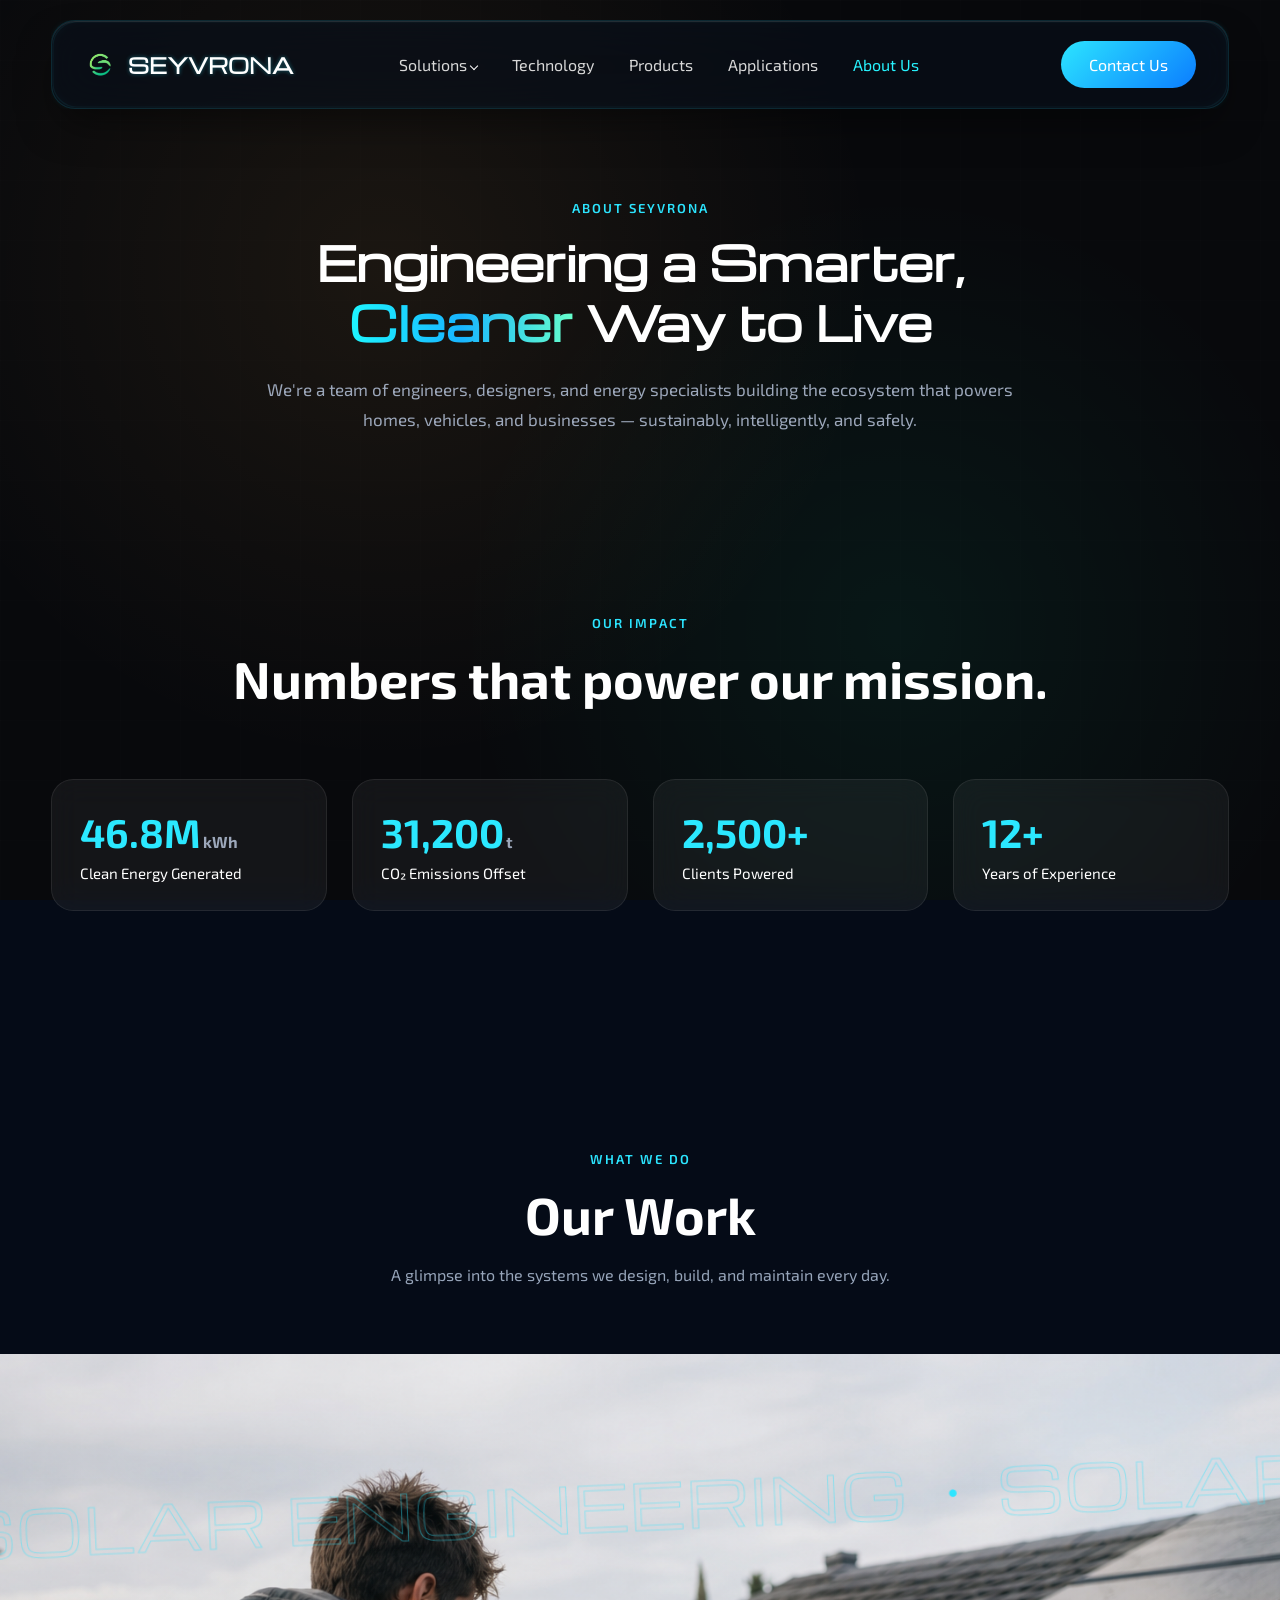
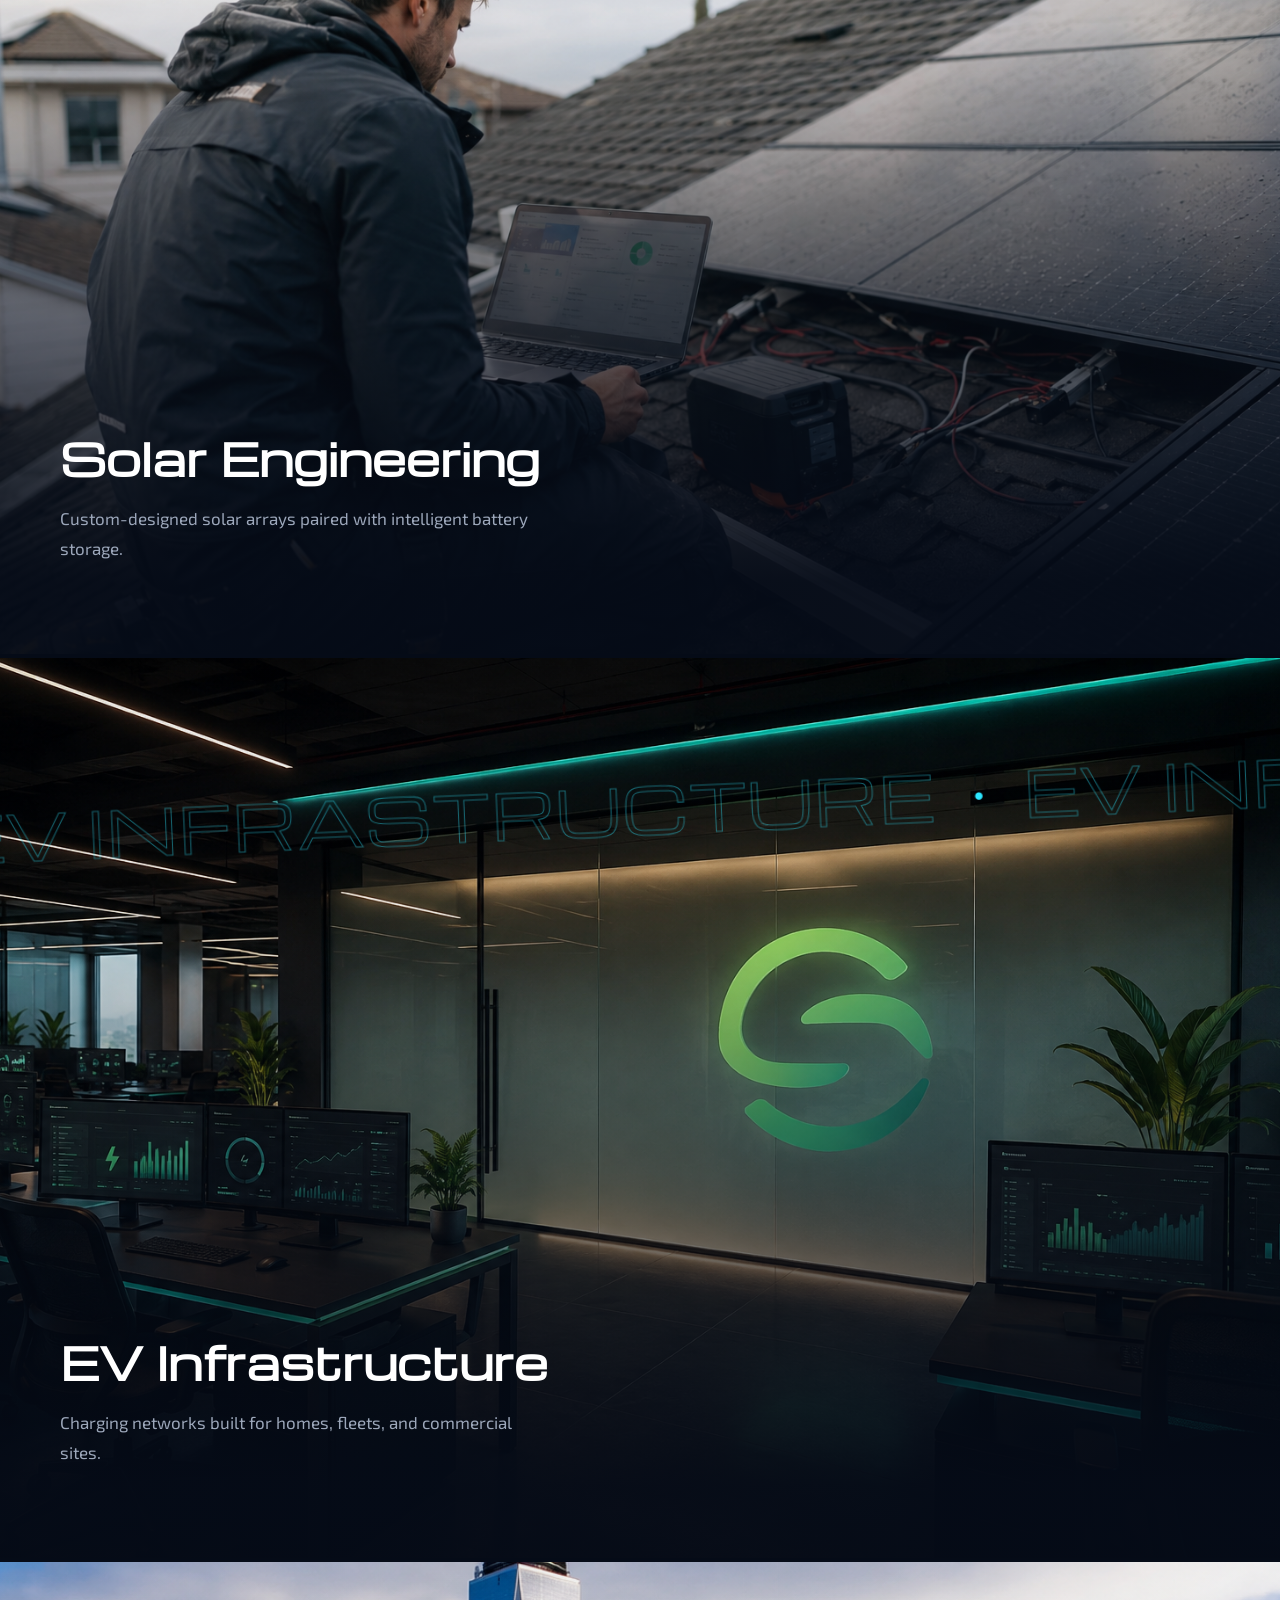
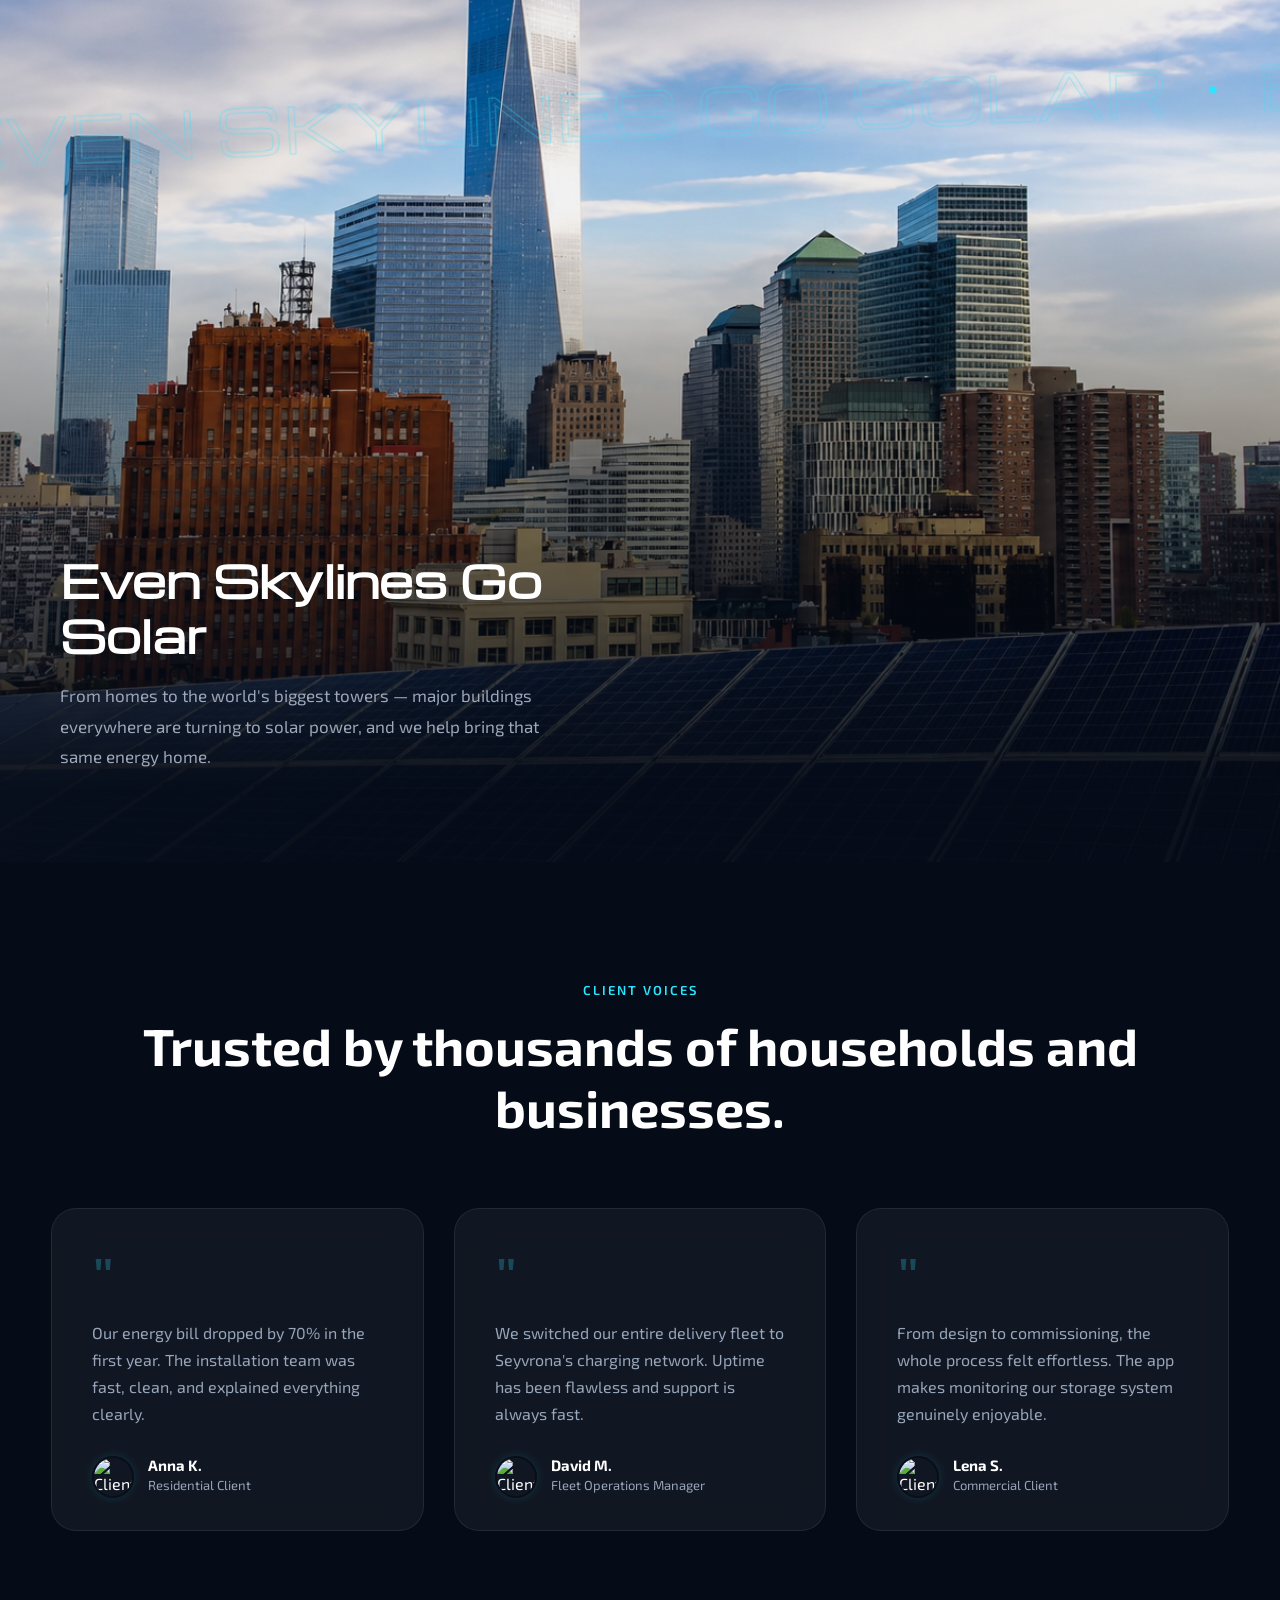
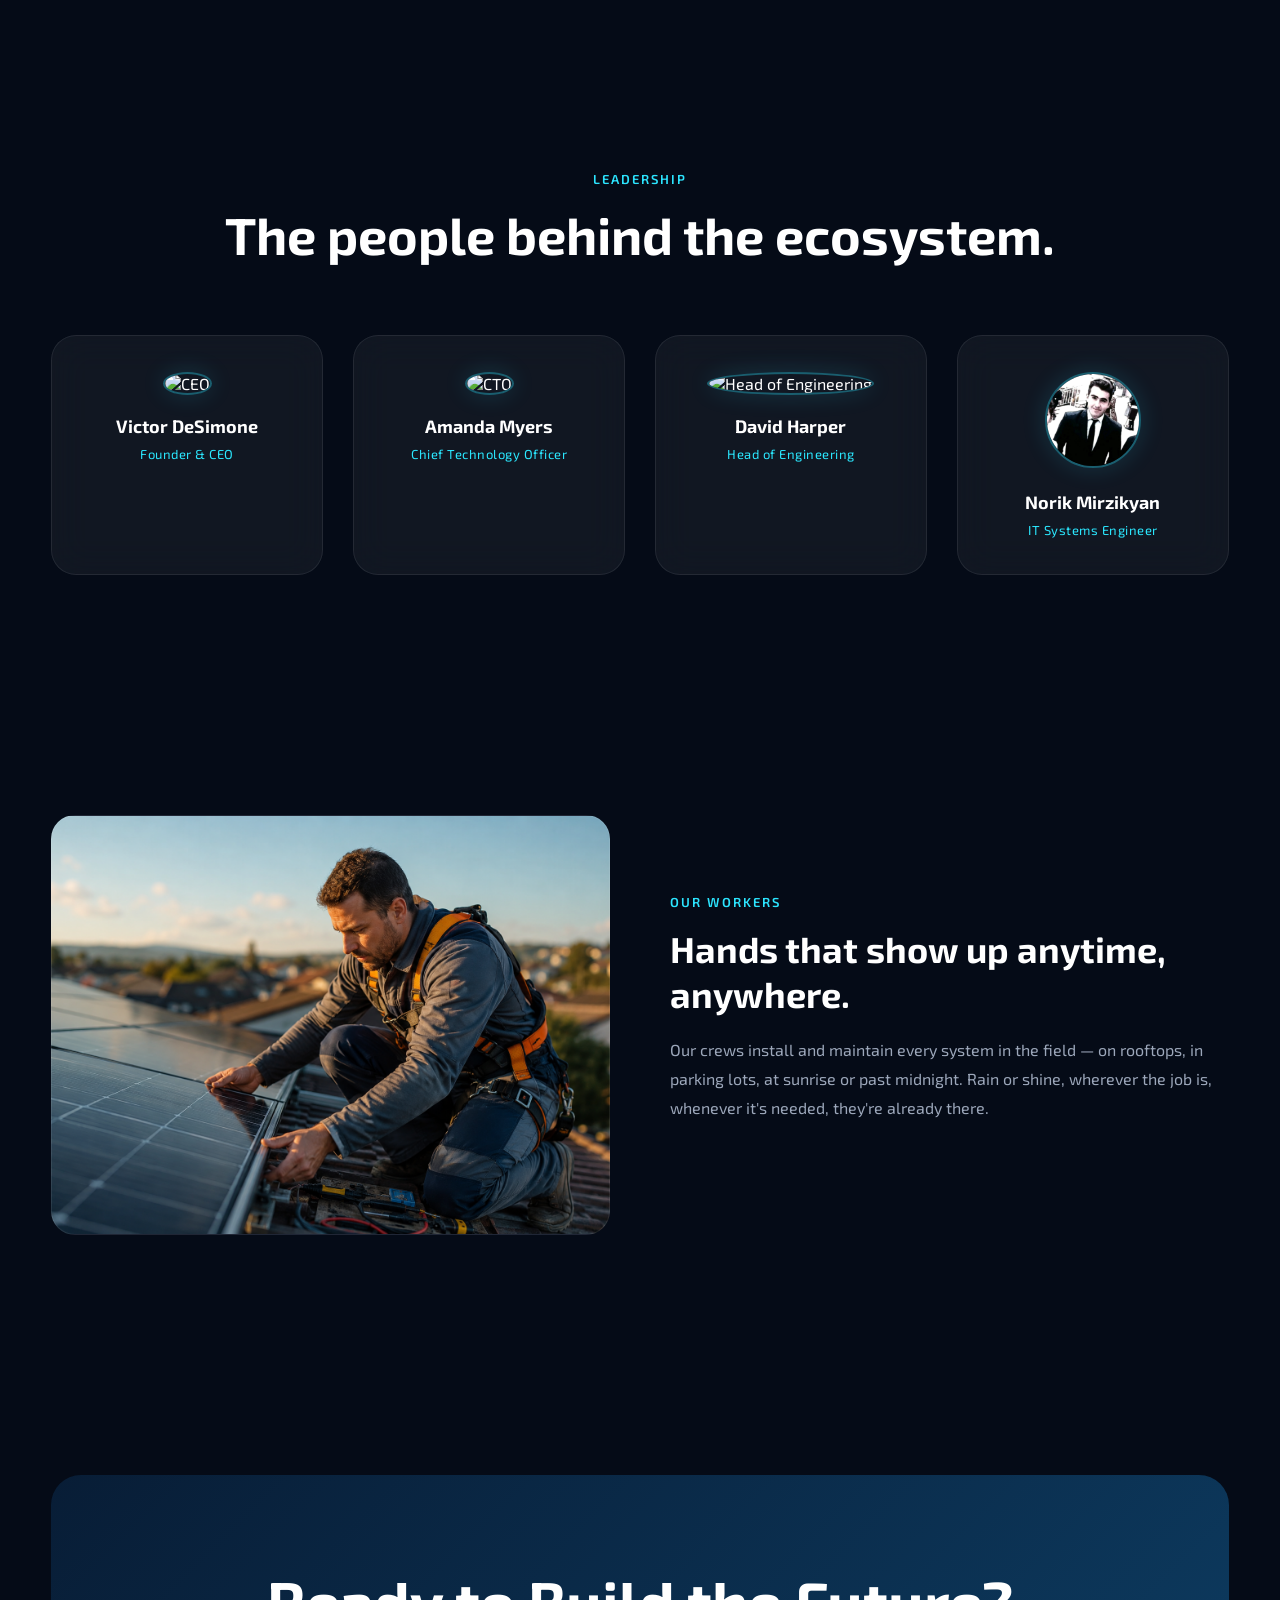
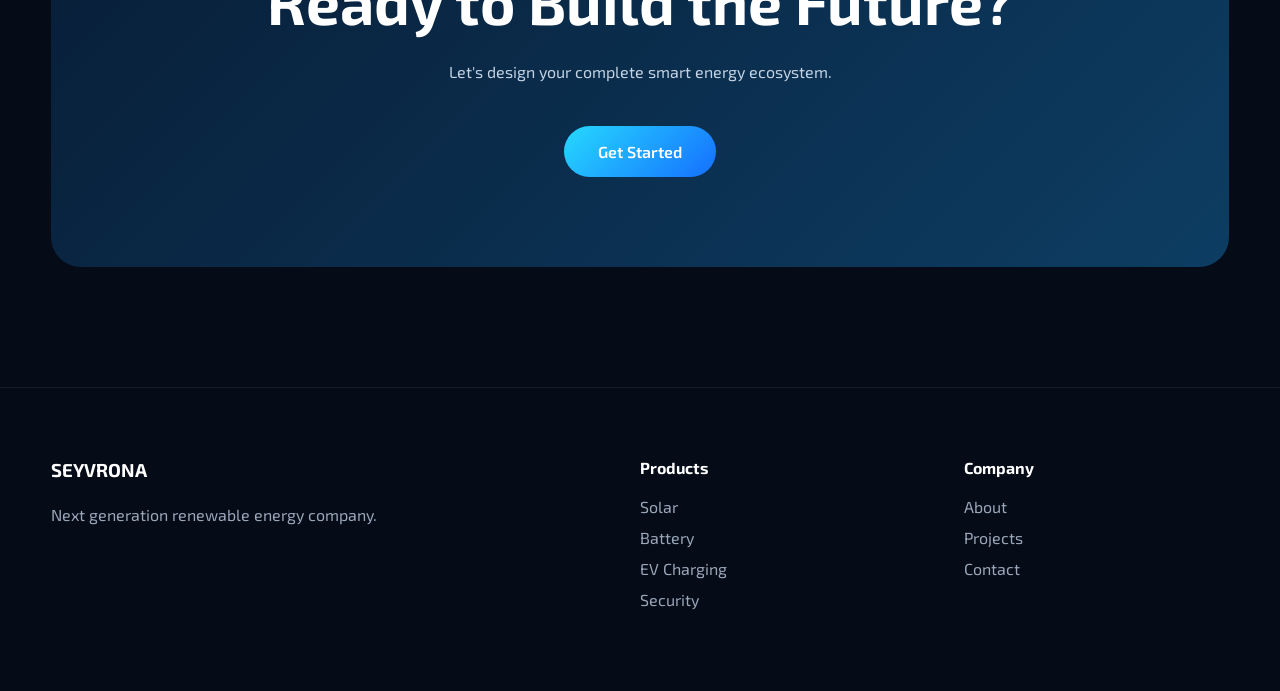
==== about.html @ 9107c728 "first commit" ====
<!DOCTYPE html>
<html lang="en">
<head>
    <meta charset="UTF-8">
    <meta name="viewport" content="width=device-width, initial-scale=1.0">
    <title>About Us - SEYVRONA</title>
    <link rel="stylesheet" href="Css/about.css">
    <link rel="icon" type="image/png" sizes="192x192" href="assets/Icons/favicon.png">
    <link rel="preconnect" href="https://fonts.googleapis.com">
    <link rel="preconnect" href="https://fonts.gstatic.com" crossorigin>
    <link href="https://fonts.googleapis.com/css2?family=Exo+2:wght@300;400;600;700;800&family=Michroma&display=swap" rel="stylesheet">
    <script src="scripts/contact-modal.js" defer></script>
    <script src="scripts/navbar-draw.js" defer></script>
</head>
<body>

<header>
  
  <svg class="navbar-draw" viewBox="0 0 1280 90" preserveAspectRatio="none">
    <rect x="2" y="2" width="1276" height="86" rx="24" 
          fill="none" stroke="#2ce5ff" stroke-width="1.2"/>
  </svg>
  <nav class="navbar">
    <a href="index.html" class="logo">
        <span class="logo-img"></span>
        <span>SEYVRONA</span>
  </a>
    <ul class="nav-links">
      <li class="dropdown">
        <a href="solutions.html">Solutions</a><span class="arrow"></span>
        <ul class="dropdown-menu">
          <li><a href="solutions.html#residential">Residential</a></li>
          <li><a href="solutions.html#commercial">Commercial</a></li>
          <li><a href="solutions.html#industrial">Industrial</a></li>
        </ul>
      </li>
      <li><a href="technology.html">Technology</a></li>
      <li><a href="products.html">Products</a></li>
      <li><a href="applications.html">Applications</a></li>
      <li><a href="about.html" class="active">About Us</a></li>
      <li>
        <a href="#" class="contact-btn contact-btn-mobile">Contact Us</a>
      </li>
    </ul>
    <a class="contact-btn">Contact Us</a>
    <button class="menu-toggle" id="menuToggle" aria-label="Menu">
      <span></span>
      <span></span>
      <span></span>
    </button>
  </nav>
</header>

<!-- ABOUT INTRO -->

<section class="about-hero">
  <div class="container">
    <div class="section-title about-hero-title">
      <span class="eyebrow">ABOUT SEYVRONA</span>
      <h1>Engineering a Smarter, <span class="gradient-text">Cleaner</span> Way to Live</h1>
      <p>We're a team of engineers, designers, and energy specialists building the ecosystem that powers homes, vehicles, and businesses — sustainably, intelligently, and safely.</p>
    </div>
  </div>
</section>

<!-- IMPACT STATS -->

<section class="impact">
  <div class="container">
    <div class="section-title">
      <span class="eyebrow">OUR IMPACT</span>
      <h2>Numbers that power our mission.</h2>
    </div>
    <div class="stats-grid">
      <div class="stat">
        <h2>46.8M<span class="unit">kWh</span></h2>
        <p>Clean Energy Generated</p>
      </div>
      <div class="stat">
        <h2>31,200<span class="unit">t</span></h2>
        <p>CO₂ Emissions Offset</p>
      </div>
      <div class="stat">
        <h2>2,500+</h2>
        <p>Clients Powered</p>
      </div>
      <div class="stat">
        <h2>12+</h2>
        <p>Years of Experience</p>
      </div>
    </div>
  </div>
</section>

<!-- OUR WORK -->

<section class="projects" id="our-work">
  <div class="container">
    <div class="section-title">
      <span class="eyebrow">WHAT WE DO</span>
      <h2>Our Work</h2>
      <p>A glimpse into the systems we design, build, and maintain every day.</p>
    </div>
  </div>

  <div class="work-panel">
    <div class="work-panel-image" style="background-image:url('../assets/solar-engineer.png')"></div>
    <div class="work-marquee">
      <div class="marquee-track">
        <span>SOLAR ENGINEERING</span><span class="dot">&#9679;</span>
        <span>SOLAR ENGINEERING</span><span class="dot">&#9679;</span>
        <span>SOLAR ENGINEERING</span><span class="dot">&#9679;</span>
        <span>SOLAR ENGINEERING</span><span class="dot">&#9679;</span>
        <span>SOLAR ENGINEERING</span><span class="dot">&#9679;</span>
        <span>SOLAR ENGINEERING</span><span class="dot">&#9679;</span>
      </div>
    </div>
    <div class="work-panel-content">
      <h3>Solar Engineering</h3>
      <p>Custom-designed solar arrays paired with intelligent battery storage.</p>
    </div>
  </div>

  <div class="work-panel">
    <div class="work-panel-image" style="background-image:url('../assets/our_office.png')"></div>
    <div class="work-marquee">
      <div class="marquee-track">
        <span>EV INFRASTRUCTURE</span><span class="dot">&#9679;</span>
        <span>EV INFRASTRUCTURE</span><span class="dot">&#9679;</span>
        <span>EV INFRASTRUCTURE</span><span class="dot">&#9679;</span>
        <span>EV INFRASTRUCTURE</span><span class="dot">&#9679;</span>
        <span>EV INFRASTRUCTURE</span><span class="dot">&#9679;</span>
        <span>EV INFRASTRUCTURE</span><span class="dot">&#9679;</span>
      </div>
    </div>
    <div class="work-panel-content">
      <h3>EV Infrastructure</h3>
      <p>Charging networks built for homes, fleets, and commercial sites.</p>
    </div>
  </div>

  <div class="work-panel">
    <div class="work-panel-image" style="background-image:url('../assets/new-york-solar.png')"></div>
    <div class="work-marquee">
      <div class="marquee-track">
        <span>EVEN SKYLINES GO SOLAR</span><span class="dot">&#9679;</span>
        <span>EVEN SKYLINES GO SOLAR</span><span class="dot">&#9679;</span>
        <span>EVEN SKYLINES GO SOLAR</span><span class="dot">&#9679;</span>
        <span>EVEN SKYLINES GO SOLAR</span><span class="dot">&#9679;</span>
        <span>EVEN SKYLINES GO SOLAR</span><span class="dot">&#9679;</span>
        <span>EVEN SKYLINES GO SOLAR</span><span class="dot">&#9679;</span>
      </div>
    </div>
    <div class="work-panel-content">
      <h3>Even Skylines Go Solar</h3>
      <p>From homes to the world's biggest towers — major buildings everywhere are turning to solar power, and we help bring that same energy home.</p>
    </div>
  </div>
</section>

<!-- TESTIMONIALS -->

<section class="testimonials">
  <div class="container">
    <div class="section-title">
      <span class="eyebrow">CLIENT VOICES</span>
      <h2>Trusted by thousands of households and businesses.</h2>
    </div>
    <div class="testimonial-grid">
      <div class="card testimonial-card">
        <span class="quote-mark">"</span>
        <p class="testimonial-text">Our energy bill dropped by 70% in the first year. The installation team was fast, clean, and explained everything clearly.</p>
        <div class="testimonial-author">
          <img class="avatar-img" src="https://images.unsplash.com/photo-1544005313-94ddf0286df2?w=100&auto=format&fit=crop&q=80" alt="Client">
          <div>
            <h4>Anna K.</h4>
            <p>Residential Client</p>
          </div>
        </div>
      </div>
      <div class="card testimonial-card">
        <span class="quote-mark">"</span>
        <p class="testimonial-text">We switched our entire delivery fleet to Seyvrona's charging network. Uptime has been flawless and support is always fast.</p>
        <div class="testimonial-author">
          <img class="avatar-img" src="https://images.unsplash.com/photo-1500648767791-00dcc994a43e?w=100&auto=format&fit=crop&q=80" alt="Client">
          <div>
            <h4>David M.</h4>
            <p>Fleet Operations Manager</p>
          </div>
        </div>
      </div>
      <div class="card testimonial-card">
        <span class="quote-mark">"</span>
        <p class="testimonial-text">From design to commissioning, the whole process felt effortless. The app makes monitoring our storage system genuinely enjoyable.</p>
        <div class="testimonial-author">
          <img class="avatar-img" src="https://images.unsplash.com/photo-1502685104226-ee32379fefbe?w=100&auto=format&fit=crop&q=80" alt="Client">
          <div>
            <h4>Lena S.</h4>
            <p>Commercial Client</p>
          </div>
        </div>
      </div>
    </div>
  </div>
</section>

<!-- LEADERSHIP -->

<section class="team">
  <div class="container">
    <div class="section-title">
      <span class="eyebrow">LEADERSHIP</span>
      <h2>The people behind the ecosystem.</h2>
    </div>
    <div class="team-grid">
      <div class="card team-card">
        <img class="team-photo" src="https://images.unsplash.com/photo-1560250097-0b93528c311a?w=300&auto=format&fit=crop&q=80" alt="CEO">
        <h3>Victor DeSimone</h3>
        <span class="team-role">Founder &amp; CEO</span>
      </div>
      <div class="card team-card">
        <img class="team-photo" src="https://images.unsplash.com/photo-1573497019940-1c28c88b4f3e?w=300&auto=format&fit=crop&q=80" alt="CTO">
        <h3>Amanda Myers</h3>
        <span class="team-role">Chief Technology Officer</span>
      </div>
      <div class="card team-card">
        <img class="team-photo" src="https://images.unsplash.com/photo-1519085360753-af0119f7cbe7?w=300&auto=format&fit=crop&q=80" alt="Head of Engineering">
        <h3>David Harper</h3>
        <span class="team-role">Head of Engineering</span>
      </div>
      <div class="card team-card">
        <img class="team-photo" src="assets/IT-specialist.jpeg" alt="IT-Specialist">
        <h3>Norik Mirzikyan</h3>
        <span class="team-role">IT Systems Engineer</span>
      </div>
    </div>
  </div>
</section>


<!-- OUR WORKERS -->

<section class="office">
  <div class="container">
    <div class="office-split">
      <div class="office-image office-image-worker"></div>
      <div class="office-content">
        <span class="eyebrow">OUR WORKERS</span>
        <h2>Hands that show up anytime, anywhere.</h2>
        <p>Our crews install and maintain every system in the field — on rooftops, in parking lots, at sunrise or past midnight. Rain or shine, wherever the job is, whenever it's needed, they're already there.</p>
      </div>
    </div>
  </div>
</section>

<!-- CTA -->
 
<section class="cta">
  <div class="container">
    <h2>Ready to Build the Future?</h2>
    <p>Let's design your complete smart energy ecosystem.</p>
    <a href="#" class="btn-primary contact-btn" data-subject="Request a Quote">Get Started</a>
  </div>
</section>

<footer>
  <div class="container footer-content">
    <div>
      <h3>SEYVRONA</h3>
      <p>Next generation renewable energy company.</p>
    </div>
    <div>
      <h4>Products</h4>
      <a href="#">Solar</a>
      <a href="#">Battery</a>
      <a href="#">EV Charging</a>
      <a href="#">Security</a>
    </div>
    <div>
      <h4>Company</h4>
      <a href="about.html">About</a>
      <a href="projects.html">Projects</a>
      <a href="#">Contact</a>
    </div>
  </div>
</footer>

<script src="https://cdnjs.cloudflare.com/ajax/libs/gsap/3.12.5/gsap.min.js"></script>
<script src="https://cdnjs.cloudflare.com/ajax/libs/gsap/3.12.5/ScrollTrigger.min.js"></script>
<script src="scripts/about.js"></script>
<script type="module" src="scripts/dropdown.js"></script>
</body>
</html>
---- Css/about.css ----
*{
    margin:0;
    padding:0;
    box-sizing:border-box;
}
html{
    scroll-behavior:smooth;
}
body{
    background:#050b17;
    color:#fff;
    overflow-x:hidden;
    font-family:'Exo 2', sans-serif;
}
/* Background */
body::before{
    content:"";
    position:fixed;
    inset:0;
    background:
    radial-gradient(circle at 30% 30%, rgba(255,180,80,.08), transparent 45%),
    radial-gradient(circle at 70% 70%, rgba(0,255,200,.06), transparent 40%),
    #08090c;
    z-index:-2;
}
body::after{
    content:"";
    position:fixed;
    inset:0;
    background-image:
    linear-gradient(rgba(255,255,255,.03) 1px,transparent 1px),
    linear-gradient(90deg,rgba(255,255,255,.03) 1px,transparent 1px);
    background-size:60px 60px;
    opacity:.25;
    z-index:-1;
}
/* Container */
.container{
    width:min(1280px,92%);
    margin:auto;
}
/* Navbar with Glassmorphism */
header{
    position:fixed;
    width:100%;
    top:0;
    left:0;
    z-index:1000;
    padding:20px 0;
}
.navbar{
    width:min(1280px,92%);
    margin:auto;
    display:flex;
    justify-content:space-between;
    align-items:center;
    padding:20px 32px;
    border-radius:24px;
    backdrop-filter:blur(24px);
    -webkit-backdrop-filter:blur(24px);
    background:rgba(8, 14, 26, 0.65);
    border:1px solid rgba(44, 229, 255, 0.12);
    box-shadow:0 20px 40px -10px rgba(0, 0, 0, 0.5), inset 0 1px 0 rgba(255, 255, 255, 0.1);
    position:relative;
    z-index:10;
    opacity:0;
    transform:scale(0.96);
    animation:revealNav 0.8s ease forwards;
    animation-delay:1.2s;  
}
.logo{
    display:flex;
    align-items:center;
    gap:12px;
    font-size:22px;
    font-weight:700;
    text-decoration:none;
    color:inherit;
}
.logo span{
  font-family:'Michroma', sans-serif;
  font-size:20px;
  opacity:0;
  animation:powerOn 1s ease forwards;
  animation-delay:1.2s;
}
.logo-img{
    width:32px;
    height:32px;
    background:url("../assets/Icons/image-logo.png") center/cover no-repeat;
    box-shadow:none;
    cursor: pointer;
}
.nav-links{
    display:flex;
    gap:35px;
    list-style:none;
    position:relative;  
    z-index:5; 
}
.nav-links a{
    color:#d8d8d8;
    text-decoration:none;
    transition:.3s;
}
.nav-links a:hover{
    color:#27f4ff;
}
.contact-btn{
  border:none;
  outline:none;
  cursor:pointer;
  font-family:inherit;
}
.contact-btn-mobile{
  display: none;
}
.navbar-draw{
  position:absolute;
  top:20px;
  left:50%;
  transform:translateX(-50%);
  width:min(1280px,92%);
  height:90px;
  pointer-events:none;
  z-index:1;
  opacity:0.35;
}
.navbar-draw rect{
  stroke-dasharray:2800;      
  stroke-dashoffset:2800;
  stroke-width:1.2;
  filter:drop-shadow(0 0 3px #2ce5ff);
  animation:drawBorder 1.4s ease forwards;
}
.nav-links li.dropdown{
    position:relative;
}
.dropdown-menu{
    position:fixed;
    min-width:140px;
    list-style:none;
    padding:8px 0;
    margin:0;
    background:rgba(15,20,32,.95);
    backdrop-filter:blur(18px);
    border:1px solid rgba(255,255,255,.08);
    border-radius:12px;
    opacity:0;
    visibility:hidden;
    transform:translateY(-8px);
    transition:.3s;
    z-index:1001;
}
.dropdown-menu::before{
    content:'';
    position:absolute;
    top:-6px;
    left:20px;
    width:12px;
    height:12px;
    background:rgba(15,20,32,.95);
    border-left:1px solid rgba(255,255,255,.08);
    border-top:1px solid rgba(255,255,255,.08);
    transform:rotate(45deg);
}
.dropdown-menu.active{
    opacity:1;
    visibility:visible;
    transform:translateY(0);
}
.dropdown.active .arrow{
    transform:rotate(225deg);
    margin-bottom:-2px;
}
.dropdown-menu li a{
    display:block;
    padding:10px 18px;
    font-size:14px;
    color:#d8d8d8;
}
.dropdown-menu li a:hover{
    color:#27f4ff;
    background:rgba(39,244,255,.06);
}
.arrow{
    display:inline-block;
    width:6px;
    height:6px;
    border-right:1.5px solid currentColor;
    border-bottom:1.5px solid currentColor;
    transform:rotate(45deg);
    margin-left:4px;
    margin-bottom:2px;
    transition:.3s;
}
.contact-btn{
    text-decoration:none;
    color:#fff;
    padding:14px 28px;
    border-radius:40px;
    background:linear-gradient(135deg,#2ce5ff,#0b7dff);
    transition:.35s;
}
.contact-btn:hover{
    transform:translateY(-4px);
    box-shadow:0 15px 35px rgba(0,180,255,.35);
}
@keyframes powerOn{
  0%{
    opacity:0;
    text-shadow:0 0 20px #2ce5ff, 0 0 40px #2ce5ff;
    letter-spacing:4px;
  }
  60%{
    opacity:1;
    text-shadow:0 0 15px #2ce5ff;
  }
  100%{
    opacity:1;
    text-shadow:0 0 4px rgba(44,229,255,.4);
    letter-spacing:normal;
  }
}
@keyframes drawBorder{
  to{ stroke-dashoffset:0; }
}
@keyframes revealNav{
  to{ opacity:1; transform:scale(1); }
}
/* HERO */
.hero{
  position:relative;
  padding-top:160px;   
  padding-bottom:80px;
}
.hero-inner{
  display:grid;
  grid-template-columns:30% 70%;
  align-items: start;
  gap:40px;
  padding-top: 20px;
}
.hero-left{
  display:flex;
  flex-direction:column;
  justify-content:center;
  min-height: 850px;
}
.hero-tag{
    display:inline-flex;
    align-items:center;
    gap:10px;
    color:#2ce5ff;
    letter-spacing:2px;
    font-size:12px;
    font-weight:700;
    padding:8px 18px;
    border-radius:30px;
    background:rgba(44,229,255,.07);
    border:1px solid rgba(44,229,255,.25);
    margin-bottom:24px;
    box-shadow:0 0 20px rgba(44,229,255,.1);
    width:fit-content;
}
.tag-pulse{
    width:7px;
    height:7px;
    border-radius:50%;
    background:#2ce5ff;
    box-shadow:0 0 10px #2ce5ff;
    animation:pulseDot 1.8s infinite;
}
@keyframes pulseDot{
    0%, 100% { transform:scale(1); opacity:1; }
    50% { transform:scale(1.5); opacity:0.4; }
}
.hero h1{
    font-family:'Michroma', sans-serif;
    font-size:clamp(36px, 4.2vw, 54px);
    line-height:1.25;
    margin-bottom:25px;
    letter-spacing:-0.5px;
}
.hero h1 span{
    background:linear-gradient(90deg,#1ef6ff,#18b5ff,#66ffcb);
    -webkit-background-clip:text;
    -webkit-text-fill-color:transparent;
}
.hero p{
    color:#9ca7ba;
    font-size:18px;
    line-height:1.8;
    max-width:600px;
}
.hero-buttons{
    display:flex;
    gap:20px;
    margin-top:45px;
}
.btn-primary,
.btn-secondary{
    display:inline-flex;
    align-items:center;
    justify-content:center;
    gap:10px;
    padding:16px 34px;
    border-radius:60px;
    text-decoration:none;
    font-weight:600;
    font-size:16px;
    transition:all .35s ease;
}
.btn-primary{
    color:#fff;
    background:linear-gradient(135deg,#26d9ff,#156fff);
}
.btn-primary:hover{
    transform:translateY(-5px);
    box-shadow:0 20px 40px rgba(30,170,255,.4);
}
.btn-secondary{
    border:1px solid rgba(255,255,255,.14);
    background:rgba(255,255,255,.05);
    backdrop-filter:blur(12px);
    color:#fff;
}
.btn-secondary:hover{
    background:rgba(44,229,255,.1);
    border-color:rgba(44,229,255,.4);
    transform:translateY(-4px);
    box-shadow:0 10px 25px rgba(0,180,255,.15);
}
.btn-icon{
    color:#2ce5ff;
    transition:transform .3s ease;
}
.btn-secondary:hover .btn-icon{
    transform:scale(1.15);
}
/* Social Proof */
.social-proof{
  display:flex;
  align-items:center;
  gap:16px;
  margin-top:40px;
}
.avatar-stack{
  display:flex;
  align-items:center;
}
.avatar-img{
  width:42px;
  height:42px;
  border-radius:50%;
  object-fit:cover;
  border:2.5px solid #080e1a;
  margin-left:-12px;
  box-shadow:0 0 10px rgba(0,229,255,.15);
  transition:transform .3s ease;
}
.avatar-img:first-child{ 
  margin-left:0; 
}
.avatar-img:hover{
  transform:translateY(-4px) scale(1.1);
  z-index:2;
}
.social-proof-text h4{
  font-size:18px;
  color:#fff;
  font-weight:700;
  line-height:1.2;
}
.social-proof-text p{
  font-size:13px;
  color:#96a4b9;
}
/* Stats */
.hero-stats{
    display:flex;
    gap:25px;
    margin-top:70px;
}
.stat{
    flex:1;
    padding:28px;
    border-radius:22px;
    backdrop-filter:blur(15px);
    background:rgba(255,255,255,.05);
    border:1px solid rgba(255,255,255,.08);
    transition:.35s;
}
.stat:hover{
    transform:translateY(-8px);
}
.stat h2{
    font-size:40px;
    color:#2be8ff;
}
.stat p{
    margin-top:8px;
    font-size:15px;
}
/* Hero Right / 3D Canvas */
.hero-right{
  position:relative;
  isolation:isolate;
  height:750px;
  width: 100%;
  overflow:hidden;
  border-radius:24px;
}
#webgl{
  position:absolute;
  top:0;
  left:0;
  width:100%;
  height:100%;
  display:block;
  z-index:1;
  opacity:0;
  transition:opacity 1.2s ease;
}
#webgl.loaded{
  opacity:1;
}
.tooltip{
  position:absolute;
  display:none;
  padding:14px 18px;
  background:rgba(10,20,35,.9);
  border:1px solid rgba(44,229,255,.4);
  border-radius:14px;
  backdrop-filter:blur(10px);
  color:#fff;
  max-width:220px;
  pointer-events:none;
  z-index:10;
  transform:translate(-50%, -120%);
  box-shadow:0 10px 30px rgba(0,180,255,.2);
}
.tooltip h4{
  font-size:15px;
  color:#2ce5ff;
  margin-bottom:6px;
}
.tooltip p{
  font-size:13px;
  color:#c3d3e4;
  line-height:1.5;
}
/* Sections */
section{
    padding:120px 0;
}
.section-title{
    text-align:center;
    margin-bottom:70px;
}
.section-title h2{
    font-size:52px;
    margin-bottom:20px;
}
.section-title p{
    color:#96a4b9;
}
/* ECOSYSTEM ORBIT */
.ecosystem{ padding:140px 0; }
.ecosystem-header{ max-width:600px; margin-bottom:80px; }
.eyebrow{
  color:#2ce5ff; font-size:13px; letter-spacing:2px;
  font-weight:600; display:block; margin-bottom:16px;
}
.ecosystem-header h2{ font-size:44px; line-height:1.15; margin-bottom:20px; }
.ecosystem-header p{ color:#96a4b9; font-size:16px; line-height:1.7; }
.orbit-diagram{
  position:relative;
  width:100%;
  max-width:820px;
  height:560px;
  margin:0 auto;
}
.orbit-lines{
  position:absolute;
  top:0; left:0;
  width:100%;
  height:100%;
  overflow:visible;
  z-index:1;
}
.orbit-line{
  fill:none;
  stroke-width:1.5;
  stroke-dasharray:600;
  stroke-dashoffset:600;
  opacity:.8;
  filter:drop-shadow(0 0 4px currentColor);
}
.orbit-diagram.active .orbit-line{
  animation:drawLine 1s ease forwards;
}
.orbit-center{
  position:absolute;
  top:50%; left:50%;
  transform:translate(-50%,-50%);
  width:110px; height:110px;
  border-radius:50%;
  background:radial-gradient(circle, rgba(44,229,255,.12), transparent 70%);
  border:1px solid rgba(44,229,255,.35);
  display:flex; align-items:center; justify-content:center;
  z-index:3;
  box-shadow:0 0 50px rgba(44,229,255,.25);
}
.orbit-node .node-icon{
    width:72px;
    height:72px;
    margin:0 auto 8px;
    display:flex;
    align-items:center;
    justify-content:center;
    overflow:visible;
    flex-shrink:0;
}
.orbit-node .node-icon img{
    width:100%;
    height:100%;
    object-fit:contain;
    display:block;
}
.orbit-center img{
  width:150px; 
  height:150px;
  object-fit:contain;
}
.orbit-node{
    position:absolute;
    width:200px;
    max-width:200px;
    transform:translate(-50%, -50%);
    text-align:center;
    z-index:2;
    opacity:0;
    transition:opacity .5s ease;
}
.orbit-diagram.active .orbit-node{ opacity:1; }
.orbit-node h4{ font-size:13px; letter-spacing:1px; margin-bottom:6px; color:#fff; }
.orbit-node p{ font-size:12px; color:#96a4b9; line-height:1.5; }
@keyframes drawLine{ to{ stroke-dashoffset:0; } }
/* Cards */
.cards{
    display:grid;
    grid-template-columns:repeat(auto-fit,minmax(260px,1fr));
    gap:30px;
}
.card{
    padding:40px;
    border-radius:25px;
    background:rgba(255,255,255,.05);
    border:1px solid rgba(255,255,255,.08);
    backdrop-filter:blur(18px);
    transition:.35s;
}
.card:hover{
    transform:translateY(-10px);
    box-shadow:0 20px 40px rgba(0,200,255,.18);
}
.card-icon{
    width:70px;
    height:70px;
    border-radius:18px;
    background:linear-gradient(135deg,#19f5ff,#0b7dff);
    display:flex;
    align-items:center;
    justify-content:center;
    font-size:30px;
    margin-bottom:25px;
}
.card h3{
    margin-bottom:16px;
    font-size:24px;
}
.card p{
    color:#97a6ba;
    line-height:1.7;
}
/* ============================================================
   OUR WORK — full-bleed animated panels with marquee ticker
   ============================================================ */
.projects{
    padding-bottom:0;
}
.work-panel{
    position:relative;
    width:100%;
    height:100vh;
    min-height:560px;
    max-height:900px;
    overflow:hidden;
    display:flex;
    align-items:flex-end;
    isolation:isolate;
}
.work-panel + .work-panel{
    margin-top:4px;
}
.work-panel-image{
    position:absolute;
    inset:0;
    background-size:cover;
    background-position:center;
    z-index:1;
    will-change:transform, opacity, filter;
}
.work-panel-image::after{
    content:'';
    position:absolute;
    inset:0;
    background:linear-gradient(to top, rgba(5,11,23,.96) 8%, rgba(5,11,23,.45) 42%, rgba(5,11,23,.05) 70%);
}
.work-marquee{
    position:absolute;
    top:12%;
    left:0;
    width:100%;
    z-index:2;
    overflow:hidden;
    pointer-events:none;
    transform:rotate(-2.5deg) scale(1.08);
    will-change:transform, opacity;
}
.marquee-track{
    display:flex;
    align-items:center;
    gap:36px;
    white-space:nowrap;
    width:max-content;
    font-family:'Michroma', sans-serif;
    font-size:clamp(26px,4.6vw,58px);
    font-weight:400;
    letter-spacing:1px;
    color:transparent;
    -webkit-text-stroke:1px rgba(44,229,255,.4);
    animation:marqueeScroll 24s linear infinite;
}
.marquee-track .dot{
    color:#2ce5ff;
    -webkit-text-stroke:0;
    font-size:16px;
    -webkit-text-fill-color:#2ce5ff;
}
@keyframes marqueeScroll{
    from{ transform:translateX(0); }
    to{ transform:translateX(-50%); }
}
.work-panel-content{
    position:relative;
    z-index:3;
    padding:0 60px 90px;
    max-width:620px;
}
.work-panel-content h3{
    font-family:'Michroma', sans-serif;
    font-size:clamp(28px,3.6vw,44px);
    line-height:1.25;
    margin-bottom:18px;
}
.work-panel-content h3 .word{
    display:inline-block;
    will-change:transform, opacity, filter;
}
.work-panel-content p{
    color:#9ca7ba;
    font-size:17px;
    line-height:1.8;
    max-width:480px;
}
@media(max-width:900px){
    .work-panel{
        height:78vh;
        min-height:480px;
    }
    .work-panel-content{
        padding:0 28px 60px;
    }
    .marquee-track{
        font-size:clamp(22px,7vw,40px);
    }
}
@media(max-width:600px){
    .work-panel{
        height:60vh;
        min-height:400px;
    }
}
/* CTA */
.cta{
    text-align:center;
}
.cta .container{
    padding:90px;
    border-radius:30px;
    background:linear-gradient(135deg,#081d36,#0d3d63);
}
.cta h2{
    font-size:60px;
}
.cta p{
    margin:25px 0 45px;
    color:#c3d3e4;
}
/* Footer */
footer{
    border-top:1px solid rgba(255,255,255,.08);
    padding:70px 0;
}
.footer-content{
    display:grid;
    grid-template-columns:2fr 1fr 1fr;
    gap:60px;
}
.footer-content h3,
.footer-content h4{
    margin-bottom:20px;
}
.footer-content p{
    color:#9aa7b9;
    line-height:1.8;
}
.footer-content a{
    display:block;
    color:#9aa7b9;
    text-decoration:none;
    margin-bottom:12px;
    transition:.3s;
}
.footer-content a:hover{
    color:#2be8ff;
}
/* Menu Toggle */
.menu-toggle{
  display:none;
  flex-direction:column;
  justify-content:space-between;
  width:28px;
  height:20px;
  background:none;
  border:none;
  cursor:pointer;
  padding:0;
  z-index:1100;
}
.menu-toggle span{
  display:block;
  width:100%;
  height:2px;
  background:#fff;
  border-radius:2px;
  transition:.3s;
}
.menu-toggle.active span:nth-child(1){
  transform:translateY(9px) rotate(45deg);
}
.menu-toggle.active span:nth-child(2){
  opacity:0;
}
.menu-toggle.active span:nth-child(3){
  transform:translateY(-9px) rotate(-45deg);
}
/* Loading Mode */
#loading-screen{
  position:absolute;
  inset:0;
  width:100%;
  height:100%;
  background:#050b17;
  opacity:1;
  border-radius:24px;
  z-index:50;
  transition:none;
}
.loading-content{
  position:absolute;
  top:70%;
  left:50%;
  transform:translate(-50%, -50%);
  display:flex;
  flex-direction:column;
  align-items:center;
  gap:20px;
}
.loading-logo{
  font-family:'Michroma', sans-serif;
  font-size:16px;
  letter-spacing:2px;
  color:#9fb3c8;
  text-transform:uppercase;
}
.progress-track{
  width:200px;
  height:3px;
  background:rgba(255,255,255,.1);
  border-radius:4px;
  overflow:hidden;
  margin-top:20px;
}
#progress-bar{
  height:100%;
  width:0%;
  background:linear-gradient(90deg,#2ce5ff,#66ffcb);
  transition:width .2s ease;
}
/* ABOUT PAGE */
.active{
  color:#27f4ff !important;
}
.gradient-text{
  background:linear-gradient(90deg,#1ef6ff,#18b5ff,#66ffcb);
  -webkit-background-clip:text;
  -webkit-text-fill-color:transparent;
}
.about-hero{
  padding-top:200px;
  padding-bottom:60px;
}
.about-hero-title{
  max-width:800px;
  margin:0 auto;
}
.about-hero-title h1{
  font-family:'Michroma', sans-serif;
  font-size:clamp(30px,3.6vw,46px);
  line-height:1.3;
  margin-bottom:22px;
}
.about-hero-title p{
  font-size:17px;
  line-height:1.8;
  color:#9ca7ba;
}
.unit{
  font-size:16px;
  color:#9ca7ba;
  margin-left:2px;
}
/* Stats grid (reuses .stat card styling) */
.stats-grid{
  display:grid;
  grid-template-columns:repeat(4,1fr);
  gap:25px;
}
/* Testimonials */
.testimonial-grid{
  display:grid;
  grid-template-columns:repeat(auto-fit,minmax(300px,1fr));
  gap:30px;
}
.testimonial-card{
  position:relative;
  padding:40px 40px 32px;
}
.quote-mark{
  font-family:'Michroma', sans-serif;
  font-size:60px;
  color:rgba(44,229,255,.25);
  line-height:1;
  display:block;
  margin-bottom:10px;
}
.testimonial-text{
  color:#c3d3e4;
  line-height:1.8;
  margin-bottom:28px;
  min-height:96px;
}
.testimonial-author{
  display:flex;
  align-items:center;
  gap:14px;
}
.testimonial-author .avatar-img{
  margin-left:0;
}
.testimonial-author h4{
  font-size:15px;
  color:#fff;
}
.testimonial-author p{
  font-size:13px;
  color:#96a4b9;
}
/* Team */
.team-grid{
  display:grid;
  grid-template-columns:repeat(auto-fit,minmax(220px,1fr));
  gap:30px;
}
.team-card{
  text-align:center;
  padding:36px 24px;
}
.team-photo{
  width:96px;
  height:96px;
  border-radius:50%;
  object-fit:cover;
  margin:0 auto 20px;
  border:2px solid rgba(44,229,255,.35);
  box-shadow:0 0 25px rgba(44,229,255,.15);
}
.team-card h3{
  font-size:18px;
  margin-bottom:6px;
}
.team-role{
  font-size:13px;
  color:#2be8ff;
  letter-spacing:.5px;
}
/* Office */
.office-split{
  display:grid;
  grid-template-columns:1fr 1fr;
  gap:60px;
  align-items:center;
}
.office-image{
  position:relative;
  height:420px;
  border-radius:24px;
  background:#0d1424 center/cover no-repeat;
  border:1px solid rgba(255,255,255,.08);
  overflow:hidden;
}
.office-image-interior{
  background-image:url("../assets/new-york-solar.png");
}
.office-image-exterior{
  background-image:url("../assets/our_office.png");
}
.office-image-worker{
  background-image:url("../assets/worker.png");
}
.office-content h2{
  font-size:36px;
  margin:16px 0 20px;
  line-height:1.25;
}
.office-content p{
  color:#9ca7ba;
  line-height:1.8;
  margin-bottom:32px;
}
@media(max-width:1100px){
  .stats-grid{ grid-template-columns:repeat(2,1fr); }
  .office-split{ grid-template-columns:1fr; text-align:center; }
  .office-image{ height:300px; order:-1; }
}
@media(max-width:600px){
  .stats-grid{ grid-template-columns:1fr; }
}

/* Responsive Media Queries */
@media(max-width:1100px){
  
  .navbar{
    padding:14px 20px;
  }

  .menu-toggle{
    display:flex;
    align-items:center;
    justify-content:center;
    width:52px;
    height:52px;
    border:none;
    cursor:pointer;
    border-radius:16px;
    background:rgba(255,255,255,.04);
    backdrop-filter:blur(18px);
    border:1px solid rgba(44,229,255,.12);
    transition:.4s cubic-bezier(.22,1,.36,1);
    z-index:1200;
  }
  .menu-toggle:hover{
    border-color:#2ce5ff;
    box-shadow:0 0 20px rgba(44,229,255,.25);
  }
  .menu-toggle span{
    position:absolute;
    width:22px;
    height:2px;
    background:#fff;
    border-radius:20px;
    transition:.45s cubic-bezier(.22,1,.36,1);
  }
  .menu-toggle span:nth-child(1){ transform:translateY(-7px); }
  .menu-toggle span:nth-child(2){ transform:translateY(0); }
  .menu-toggle span:nth-child(3){ transform:translateY(7px); }
  .menu-toggle.active{
    background:rgba(20,35,55,.92);
    border-color:#2ce5ff;
    box-shadow:0 0 18px rgba(44,229,255,.25), 0 0 45px rgba(44,229,255,.15);
  }
  .menu-toggle.active span:nth-child(1){ transform:rotate(45deg); }
  .menu-toggle.active span:nth-child(2){ opacity:0; transform:scale(.2); }
  .menu-toggle.active span:nth-child(3){ transform:rotate(-45deg); }
  .hero-inner{
    grid-template-columns:1fr;    
    text-align:center;
  }
  .hero-left{
    min-height:auto;             
    align-items:center;
  }
  .hero-tag{
    margin:0 auto 24px;
  }
  .hero-right{
    height:500px;                 
    width:100%;
    margin-top:40px;
  }
  .hero-buttons,
  .social-proof{
    justify-content:center;
  }
  .footer-content{
    grid-template-columns:1fr;
    text-align:center;
  }
  .nav-links{
    display:flex;
    flex-direction:column;
    position:absolute;
    top:calc(100% + 18px);
    left:20px;
    right:20px;
    padding:18px;
    border-radius:24px;
    background:rgba(10,15,25,.94);
    backdrop-filter:blur(24px);
    border:1px solid rgba(44,229,255,.15);
    opacity:0;
    visibility:hidden;
    transform:translateY(-25px);
    transition:.45s cubic-bezier(.22,1,.36,1);
  }
  .nav-links.open{
    opacity:1;
    visibility:visible;
    transform:translateY(0);
    box-shadow:0 0 30px rgba(44,229,255,.15), 0 30px 60px rgba(0,0,0,.45);
  }
  .nav-links li{
    opacity:0;
    transform:translateX(70px);
    transition:.45s cubic-bezier(.22,1,.36,1);
  }
  .nav-links.open li{ opacity:1; transform:none; }
  .nav-links li:nth-child(1){transition-delay:.05s;}
  .nav-links li:nth-child(2){transition-delay:.10s;}
  .nav-links li:nth-child(3){transition-delay:.15s;}
  .nav-links li:nth-child(4){transition-delay:.20s;}
  .nav-links li:nth-child(5){transition-delay:.25s;}
  .nav-links a{
    padding:16px 18px;
    border-radius:14px;
    transition:.3s;
  }
  .navbar .contact-btn{ display:none; }
  .nav-links .contact-btn-mobile{
    display:block;
    margin-top:16px;
    text-align:center;
  }
  .hero h1{
    font-size:clamp(34px, 6vw, 48px);
    line-height:1.15;
  }
  .hero p{
    max-width:100%;
    margin:0 auto;
  }
}
@media(min-width:901px){
  .node-icon{
    width:100px !important;
    height:100px !important;
  }
  #loading-screen{
    display:none !important;
  }
}
@media(max-width:900px){
  .orbit-diagram{ height:auto; }
  .orbit-lines{ display:none; }
  .orbit-node{
    position:relative;
    left:auto !important;
    top:auto !important;
    transform:none;
    display:flex;                
    flex-direction:column;       
    align-items:center;          
    max-width:100%;
    margin:0 auto 70px;
    opacity:1;
  }
  .orbit-center{
    position:relative;
    left:auto !important;
    top:auto !important;
    transform:none !important;
    width:90px;
    height:90px;
    margin:0 auto 70px;
  }
  .orbit-center img{
    width:100px;
    height:100px;
  }
  .node-icon{
    width:90px;
    height:90px;
    flex-shrink:0;            
  }
  .orbit-center::after,
  .orbit-node::after{
    content:"";
    position:absolute;
    left:50%;
    top:100%;
    transform:translateX(-50%);
    width:2px;
    height:70px;
    background:linear-gradient(to bottom, var(--line-color, #2ce5ff), transparent);
    box-shadow:0 0 8px var(--line-color, #2ce5ff);
  }
  .orbit-node:last-child::after{
    display:none;
  }
  .hero-right{
    height:500px;
    width:100%;
    margin-top:40px;
  }
}
@media(max-width:768px){

  .hero h1{ font-size:32px; }
  .hero-right{ height:380px; }
  .section-title h2{ font-size:32px; }
  .cta h2{ font-size:32px; }
  .cards{ grid-template-columns:1fr; }
  .hero-stats{ flex-direction:row; gap:10px; }
  .stat{ padding:14px; }
  .stat h2{ font-size:22px; }
  .stat p{ font-size:11px; }
  
  .navbar{
      flex-wrap:wrap;
      gap:12px;
      padding:14px 20px;
  }

}
@media(max-width:400px){
  .navbar{
    flex-direction:row;
    align-items:center;
    justify-content:space-between;
    gap:10px;
    padding:14px 16px;
  }
  .contact-btn{
    width:100%;
    text-align:center;
  }
  .hero-buttons{
    flex-direction:column;
    width:100%;
  }
  .btn-primary,
  .btn-secondary{
    width:100%;
    text-align:center;
  }
  .stat{ padding:10px 6px; }
  .stat h2{ font-size:18px; }
  .stat p{ font-size:10px; }
  .hero h1{ font-size:26px; }
  .hero-right{ height:260px; }
}


/* ========================================================== */
/*                       CONTACT MODAL                        */
/* ========================================================== */

.contact-modal-overlay{
  position:fixed;
  inset:0;
  background:rgba(5,8,15,.75);
  backdrop-filter:blur(8px);
  -webkit-backdrop-filter:blur(8px);
  z-index:2000;
  display:flex;
  align-items:center;
  justify-content:center;
  opacity:0;
  visibility:hidden;
  transition:.35s ease;
  padding:20px;
}
.contact-modal-overlay.active{
  opacity:1;
  visibility:visible;
}
.contact-modal{
  width:min(520px,100%);
  max-height:90vh;
  overflow-y:auto;
  background:
    radial-gradient(circle at 15% 8%, rgba(255,204,85,.09), transparent 40%),
    radial-gradient(circle at 90% 20%, rgba(160,102,255,.07), transparent 42%),
    radial-gradient(circle at 85% 90%, rgba(85,255,204,.08), transparent 45%),
    rgba(10,16,28,.92);
  backdrop-filter:blur(24px);
  -webkit-backdrop-filter:blur(24px);
  border:1px solid rgba(44,229,255,.18);
  border-radius:24px;
  padding:40px;
  position:relative;
  transform:translateY(30px) scale(.96);
  opacity:0;
  transition:transform .4s cubic-bezier(.22,1,.36,1), opacity .4s cubic-bezier(.22,1,.36,1);
  animation:modalGlowPulse 6s ease-in-out infinite;
}
.contact-modal-overlay.active .contact-modal{
  transform:translateY(0) scale(1);
  opacity:1;
}
@keyframes modalGlowPulse{
  0%,100%{ box-shadow:0 25px 60px -10px rgba(0,0,0,.6), 0 0 40px rgba(44,229,255,.12), 0 0 75px rgba(85,255,204,.06); }
  50%{ box-shadow:0 25px 60px -10px rgba(0,0,0,.6), 0 0 55px rgba(255,204,85,.10), 0 0 90px rgba(160,102,255,.08); }
}
.contact-modal-close{
  position:absolute;
  top:20px;
  right:20px;
  width:36px;
  height:36px;
  border-radius:50%;
  border:1px solid rgba(255,255,255,.12);
  background:rgba(255,255,255,.04);
  color:#9ca7ba;
  display:flex;
  align-items:center;
  justify-content:center;
  cursor:pointer;
  transition:.3s;
}
.contact-modal-close:hover{
  color:#fff;
  border-color:#2ce5ff;
  box-shadow:0 0 15px rgba(44,229,255,.3);
  transform:rotate(90deg);
}
.contact-modal-tag{
  display:inline-flex;
  align-items:center;
  gap:8px;
  color:#2ce5ff;
  letter-spacing:2px;
  font-size:11px;
  font-weight:700;
  padding:6px 14px;
  border-radius:30px;
  background:rgba(44,229,255,.07);
  border:1px solid rgba(44,229,255,.25);
  margin-bottom:18px;
}
.contact-modal-tag::before{
  content:"";
  width:6px;
  height:6px;
  border-radius:50%;
  background:#55ffcc;
  box-shadow:0 0 8px #55ffcc;
  animation:pulseDot 1.8s infinite;
}
.contact-modal h3{
  font-family:'Michroma', sans-serif;
  font-size:26px;
  line-height:1.3;
  margin-bottom:10px;
}
.contact-modal h3 span{
  background:linear-gradient(90deg,#1ef6ff,#18b5ff,#66ffcb);
  -webkit-background-clip:text;
  -webkit-text-fill-color:transparent;
}
.contact-modal > p{
  color:#9ca7ba;
  font-size:14px;
  line-height:1.7;
  margin-bottom:28px;
}
.contact-form{
  display:flex;
  flex-direction:column;
  gap:18px;
}
.contact-form-row{
  display:grid;
  grid-template-columns:1fr 1fr;
  gap:14px;
}
.contact-field{
  display:flex;
  flex-direction:column;
  gap:8px;
}
.contact-field[data-field="name"]{ --field-color:#55ffcc; }
.contact-field[data-field="email"]{ --field-color:#ffcc55; }
.contact-field[data-field="phone"]{ --field-color:#ff9955; }
.contact-field[data-field="subject"]{ --field-color:#a066ff; }
.contact-field[data-field="message"]{ --field-color:#2ce5ff; }
.contact-field label{
  display:flex;
  align-items:center;
  gap:7px;
  font-size:12px;
  letter-spacing:.5px;
  color:#9ca7ba;
  text-transform:uppercase;
}
.contact-field label::before{
  content:"";
  width:5px;
  height:5px;
  border-radius:50%;
  background:var(--field-color, #2ce5ff);
  box-shadow:0 0 6px var(--field-color, #2ce5ff);
}
.contact-field input,
.contact-field select,
.contact-field textarea{
  font-family:'Exo 2', sans-serif;
  background:rgba(255,255,255,.04);
  border:1px solid rgba(255,255,255,.1);
  border-radius:12px;
  padding:13px 16px;
  color:#fff;
  font-size:14px;
  outline:none;
  transition:.3s;
}
.contact-field select option{
  background:#0a1020;
  color:#fff;
}
.contact-field input::placeholder,
.contact-field textarea::placeholder{
  color:#5c6a7f;
}
.contact-field input:focus,
.contact-field select:focus,
.contact-field textarea:focus{
  border-color:var(--field-color, #2ce5ff);
  background:rgba(255,255,255,.05);
  box-shadow:0 0 0 3px color-mix(in srgb, var(--field-color, #2ce5ff) 18%, transparent);
}
.contact-field textarea{
  resize:none;
  min-height:100px;
}
.contact-field.error input,
.contact-field.error select,
.contact-field.error textarea{
  border-color:#ff5c7a;
}
.contact-field-error{
  font-size:12px;
  color:#ff5c7a;
  display:none;
}
.contact-field.error .contact-field-error{
  display:block;
}
.contact-submit-btn{
  margin-top:6px;
  border:none;
  cursor:pointer;
  width:100%;
  color:#fff;
  padding:16px 34px;
  border-radius:60px;
  font-weight:600;
  font-size:16px;
  background:linear-gradient(135deg,#26d9ff,#156fff);
  transition:all .35s ease;
  display:flex;
  align-items:center;
  justify-content:center;
  gap:10px;
  position:relative;
  overflow:hidden;
}
.contact-submit-btn::before{
  content:"";
  position:absolute;
  top:0;
  left:-100%;
  width:60%;
  height:100%;
  background:linear-gradient(120deg, transparent, rgba(255,255,255,.35), transparent);
  transform:skewX(-20deg);
  transition:left .6s ease;
  pointer-events:none;
}
.contact-submit-btn:hover::before{
  left:130%;
}
.contact-submit-btn:hover{
  transform:translateY(-4px);
  box-shadow:0 20px 40px rgba(30,170,255,.4);
}
.contact-submit-btn:disabled{
  opacity:.6;
  cursor:not-allowed;
  transform:none;
  box-shadow:none;
}
.contact-submit-btn .spinner{
  width:16px;
  height:16px;
  border-radius:50%;
  border:2px solid rgba(255,255,255,.4);
  border-top-color:#fff;
  animation:contactSpin .7s linear infinite;
  display:none;
}
.contact-submit-btn.loading .spinner{ display:inline-block; }
.contact-submit-btn.loading .contact-submit-text{ opacity:.7; }
@keyframes contactSpin{ to{ transform:rotate(360deg); } }
.contact-form-status{
  display:none;
  align-items:center;
  gap:10px;
  padding:14px 18px;
  border-radius:12px;
  font-size:14px;
}
.contact-form-status.show{ display:flex; }
.contact-form-status.success{
  background:rgba(85,255,204,.08);
  border:1px solid rgba(85,255,204,.3);
  color:#55ffcc;
}
.contact-form-status.error{
  background:rgba(255,92,122,.08);
  border:1px solid rgba(255,92,122,.3);
  color:#ff5c7a;
}
@media(max-width:520px){
  .contact-modal{ padding:28px 22px; border-radius:20px; }
  .contact-form-row{ grid-template-columns:1fr; }
  .contact-modal h3{ font-size:22px; }
}
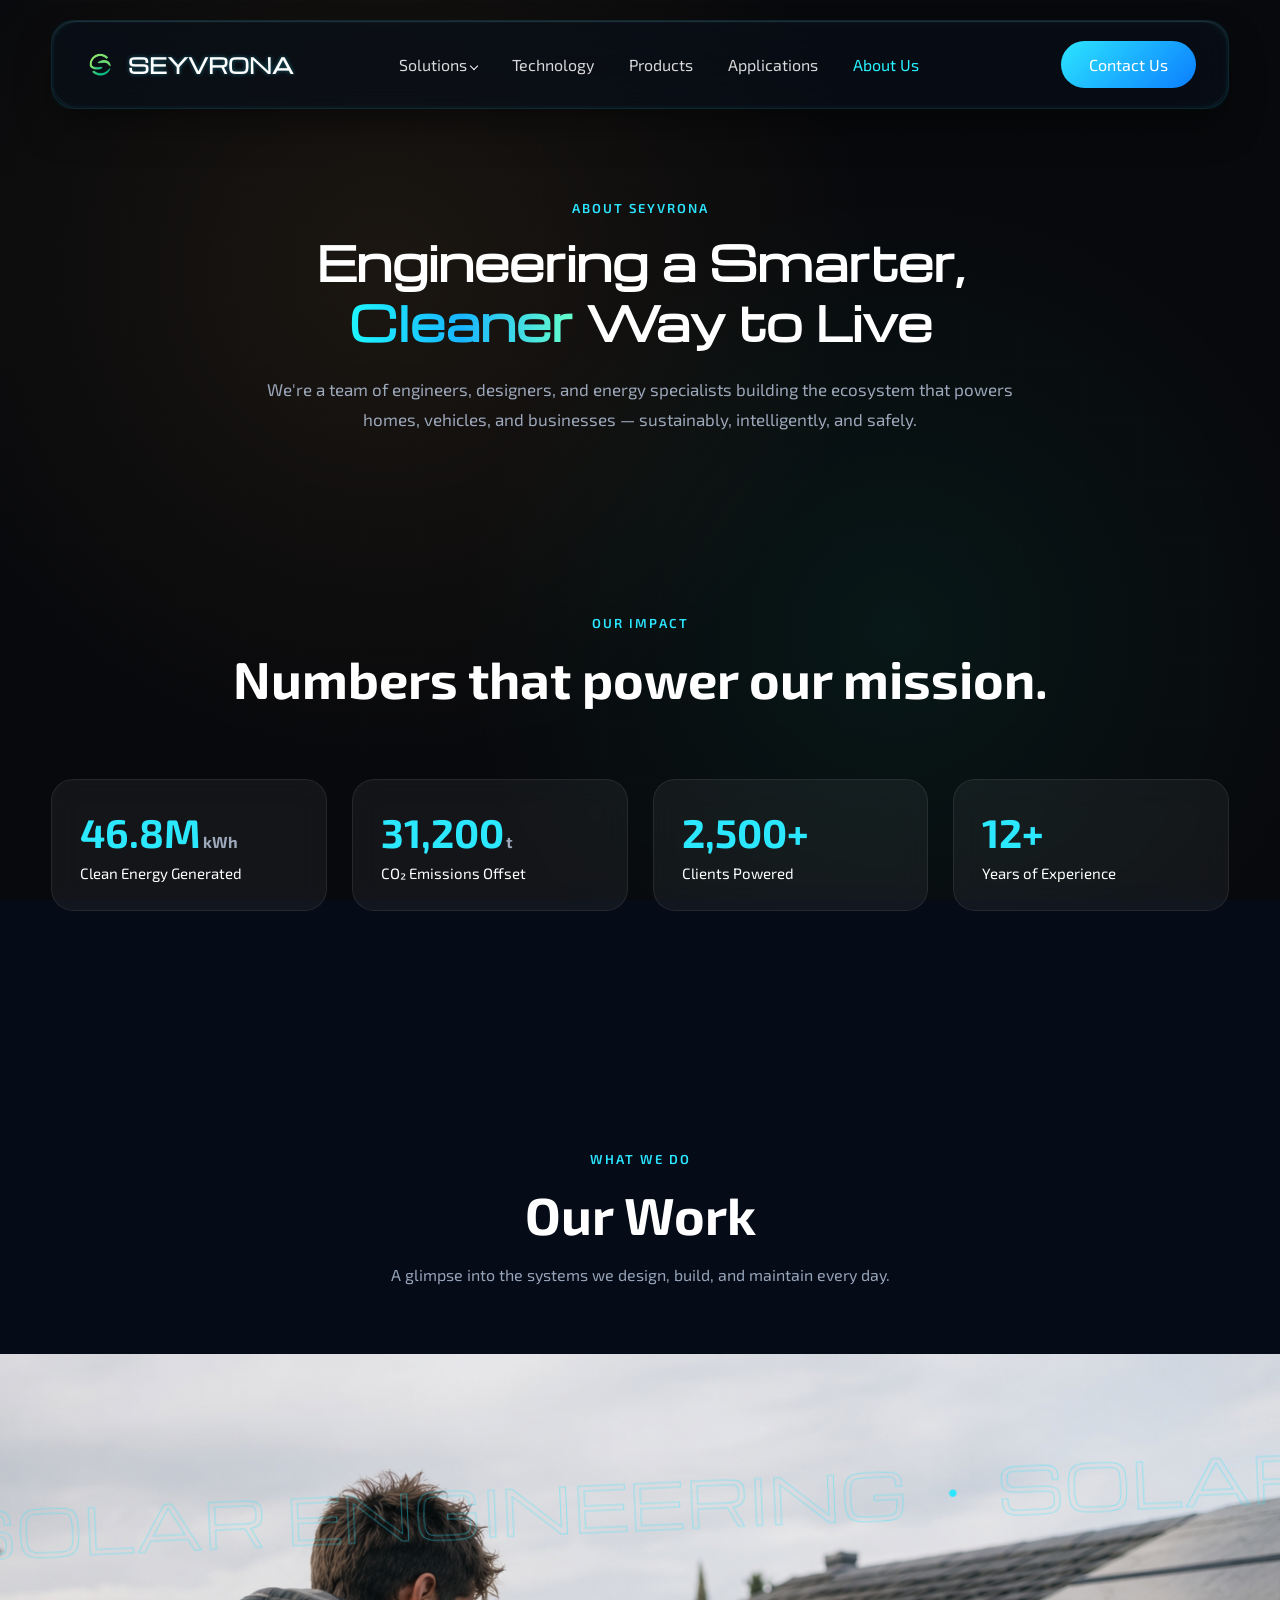
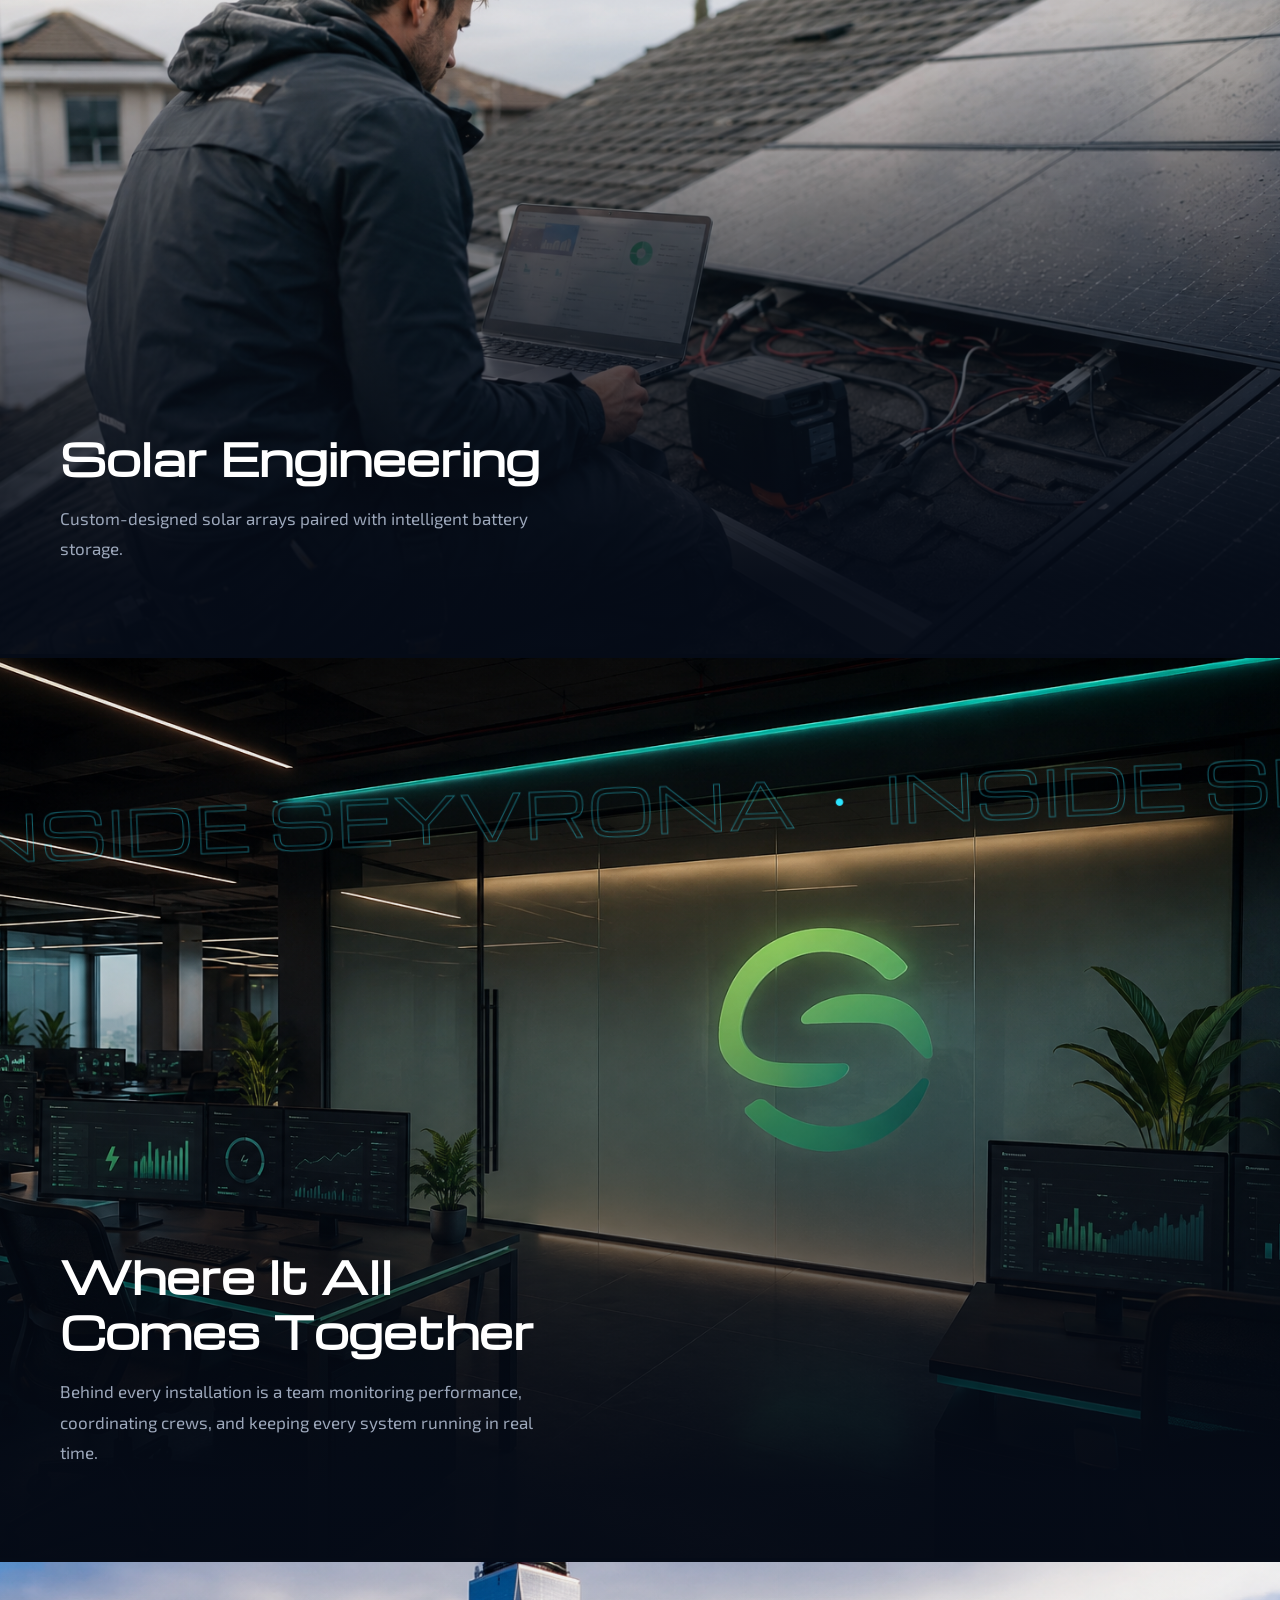
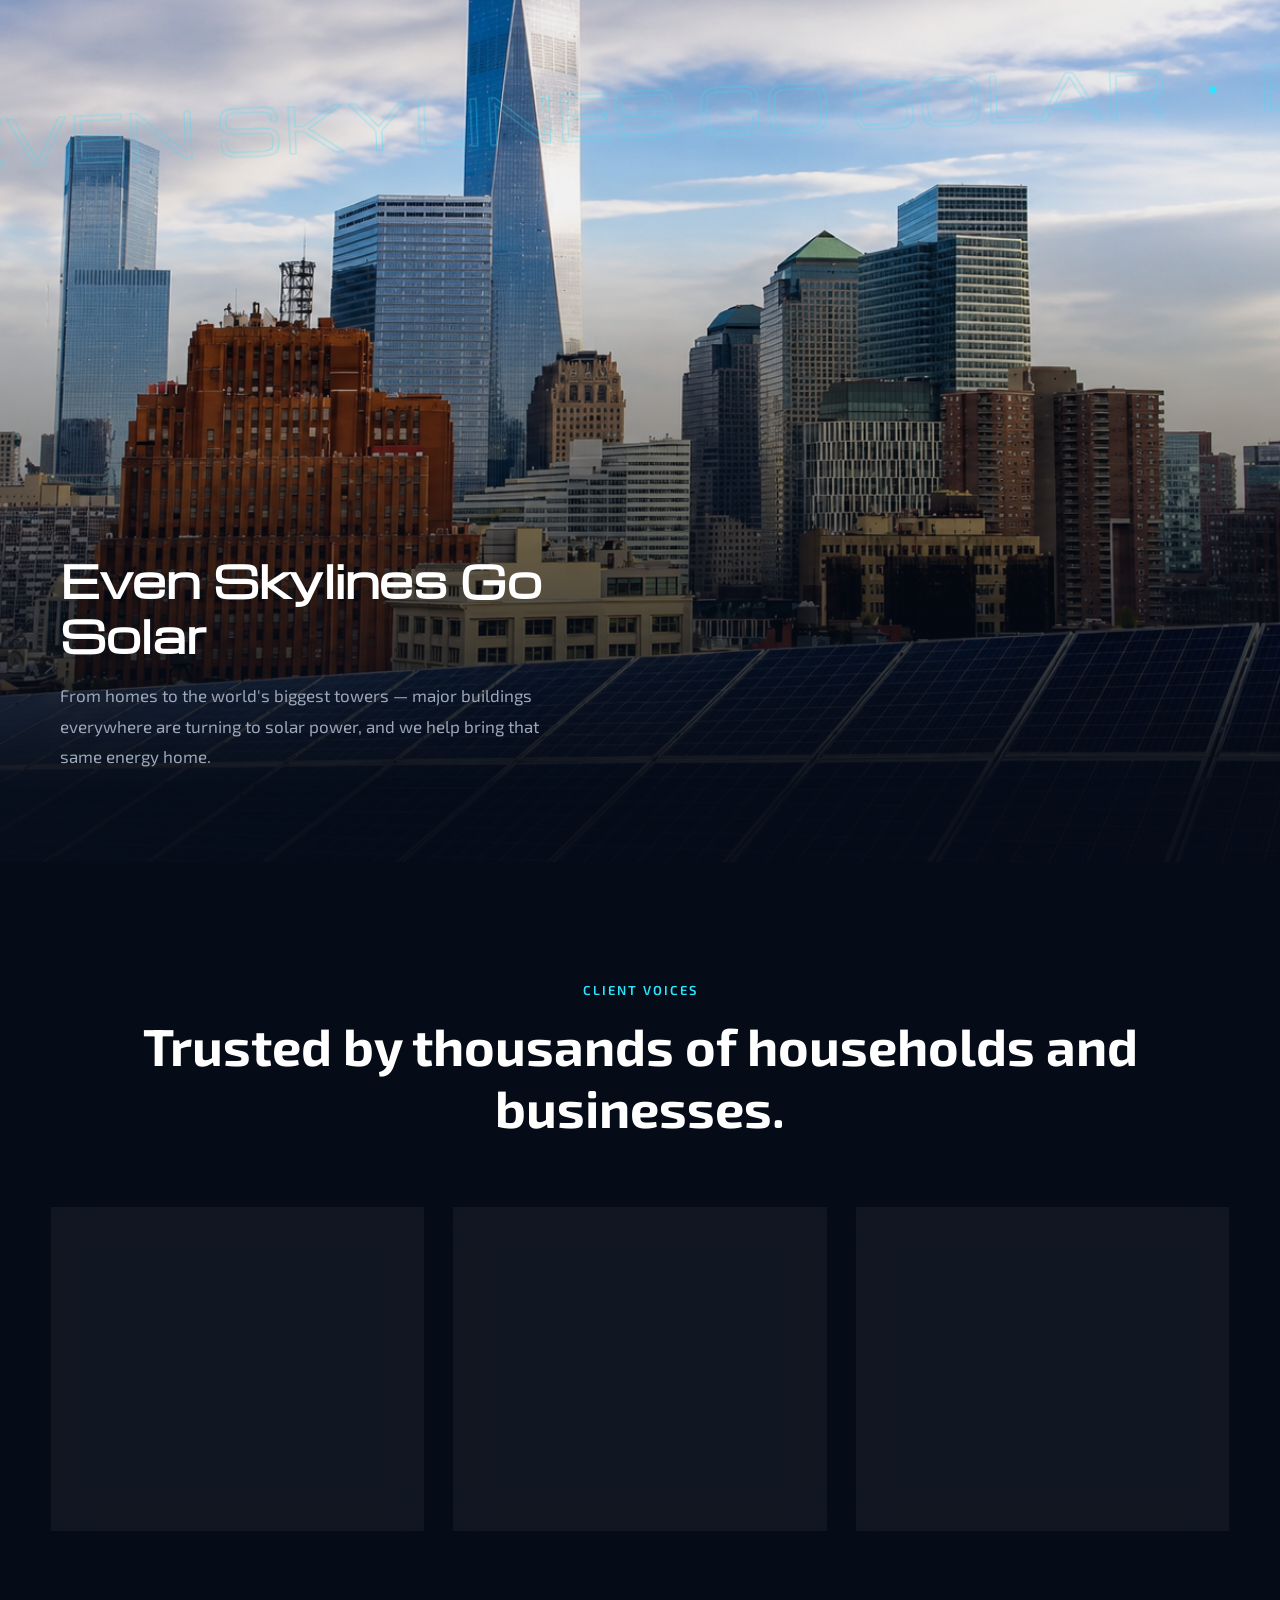
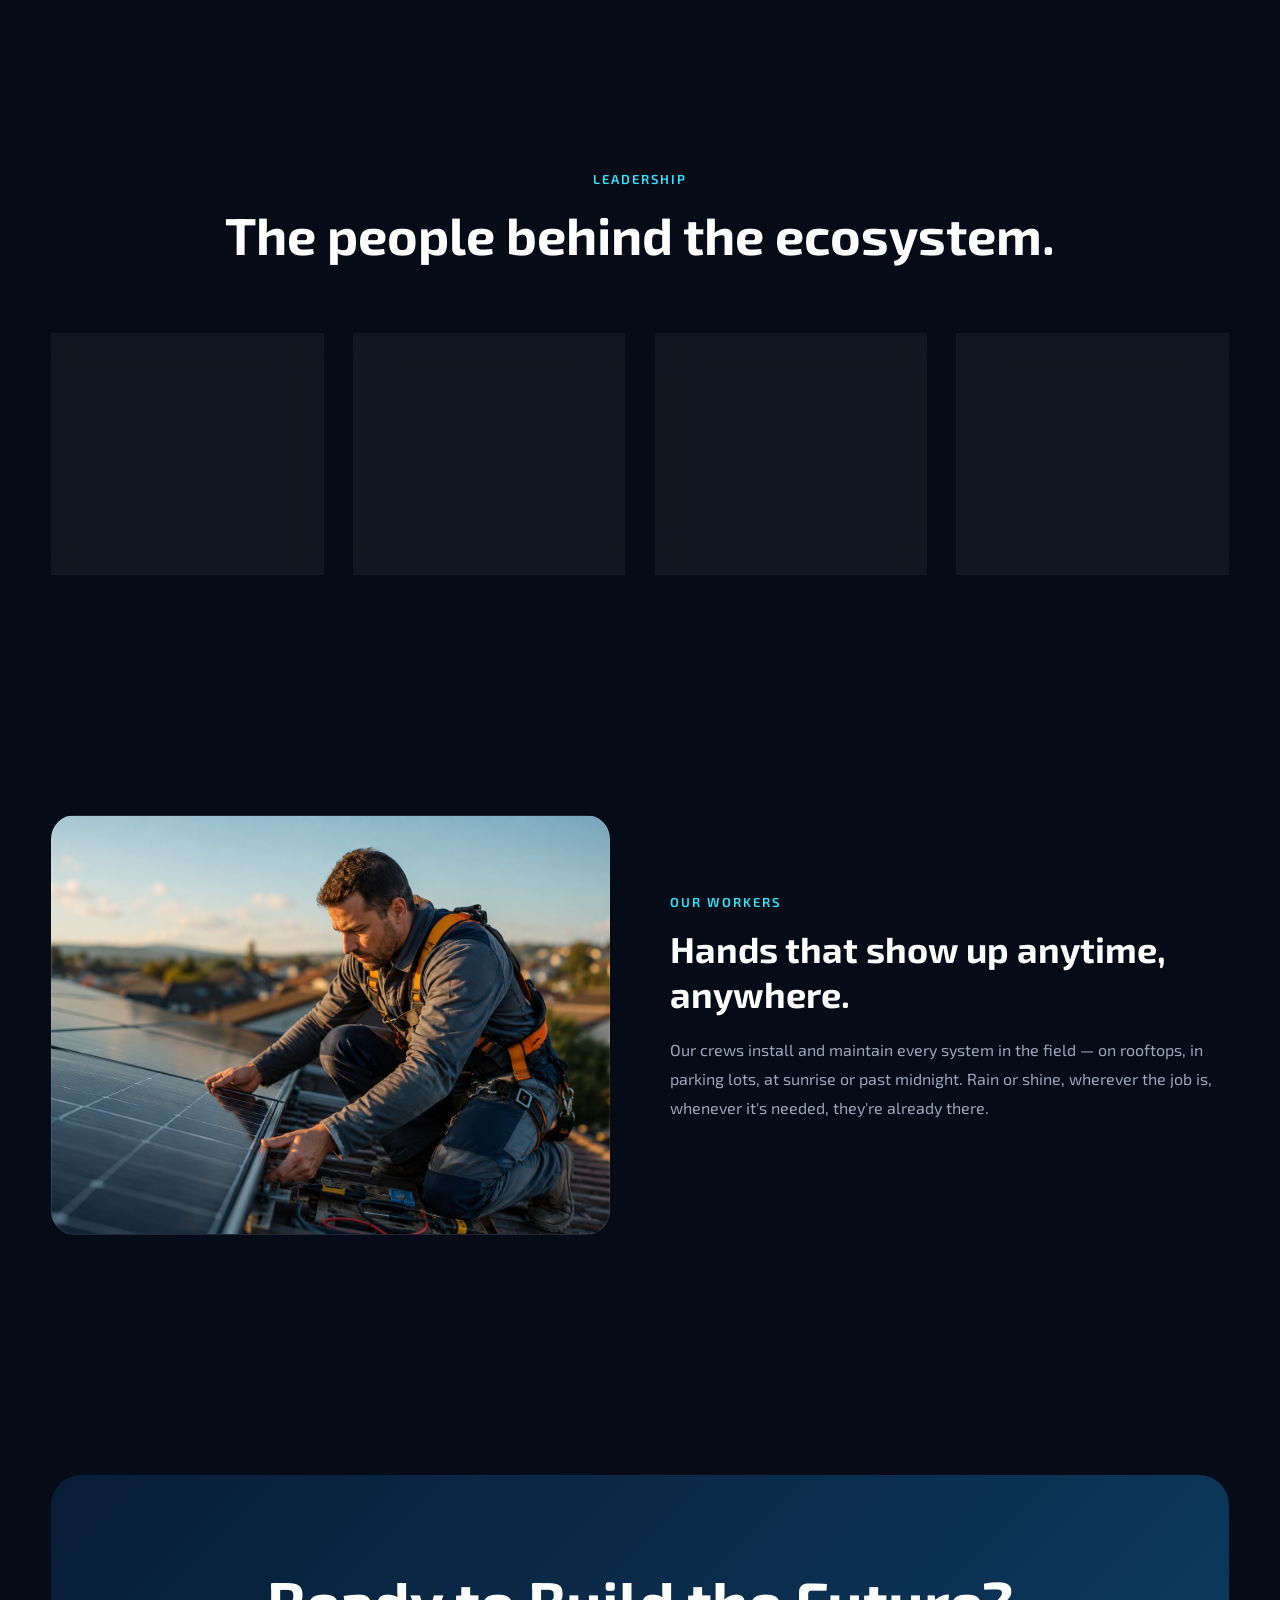
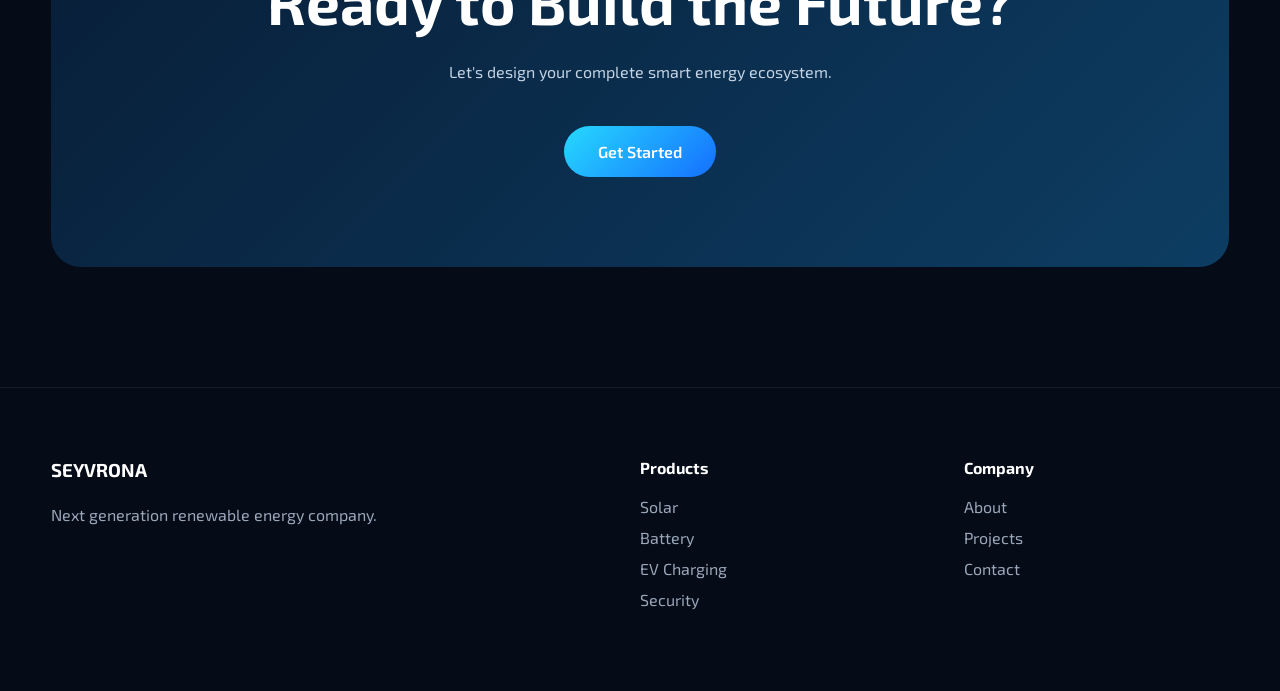
==== commit d1b2d325: "изменения" ====
--- a/about.html
+++ b/about.html
@@ -124,19 +124,19 @@
   <div class="work-panel">
     <div class="work-panel-image" style="background-image:url('../assets/our_office.png')"></div>
     <div class="work-marquee">
-      <div class="marquee-track">
-        <span>EV INFRASTRUCTURE</span><span class="dot">&#9679;</span>
-        <span>EV INFRASTRUCTURE</span><span class="dot">&#9679;</span>
-        <span>EV INFRASTRUCTURE</span><span class="dot">&#9679;</span>
-        <span>EV INFRASTRUCTURE</span><span class="dot">&#9679;</span>
-        <span>EV INFRASTRUCTURE</span><span class="dot">&#9679;</span>
-        <span>EV INFRASTRUCTURE</span><span class="dot">&#9679;</span>
-      </div>
-    </div>
-    <div class="work-panel-content">
-      <h3>EV Infrastructure</h3>
-      <p>Charging networks built for homes, fleets, and commercial sites.</p>
-    </div>
+  <div class="marquee-track">
+    <span>INSIDE SEYVRONA</span><span class="dot">&#9679;</span>
+    <span>INSIDE SEYVRONA</span><span class="dot">&#9679;</span>
+    <span>INSIDE SEYVRONA</span><span class="dot">&#9679;</span>
+    <span>INSIDE SEYVRONA</span><span class="dot">&#9679;</span>
+    <span>INSIDE SEYVRONA</span><span class="dot">&#9679;</span>
+    <span>INSIDE SEYVRONA</span><span class="dot">&#9679;</span>
+  </div>
+</div>
+<div class="work-panel-content">
+  <h3>Where It All Comes Together</h3>
+  <p>Behind every installation is a team monitoring performance, coordinating crews, and keeping every system running in real time.</p>
+</div>
   </div>
 
   <div class="work-panel">
@@ -271,10 +271,10 @@
     </div>
     <div>
       <h4>Products</h4>
-      <a href="#">Solar</a>
-      <a href="#">Battery</a>
-      <a href="#">EV Charging</a>
-      <a href="#">Security</a>
+      <a href="products.html#solar">Solar</a>
+      <a href="products.html#battery">Battery</a>
+      <a href="products.html#ev-charging">EV Charging</a>
+      <a href="products.html#security">Security</a>
     </div>
     <div>
       <h4>Company</h4>
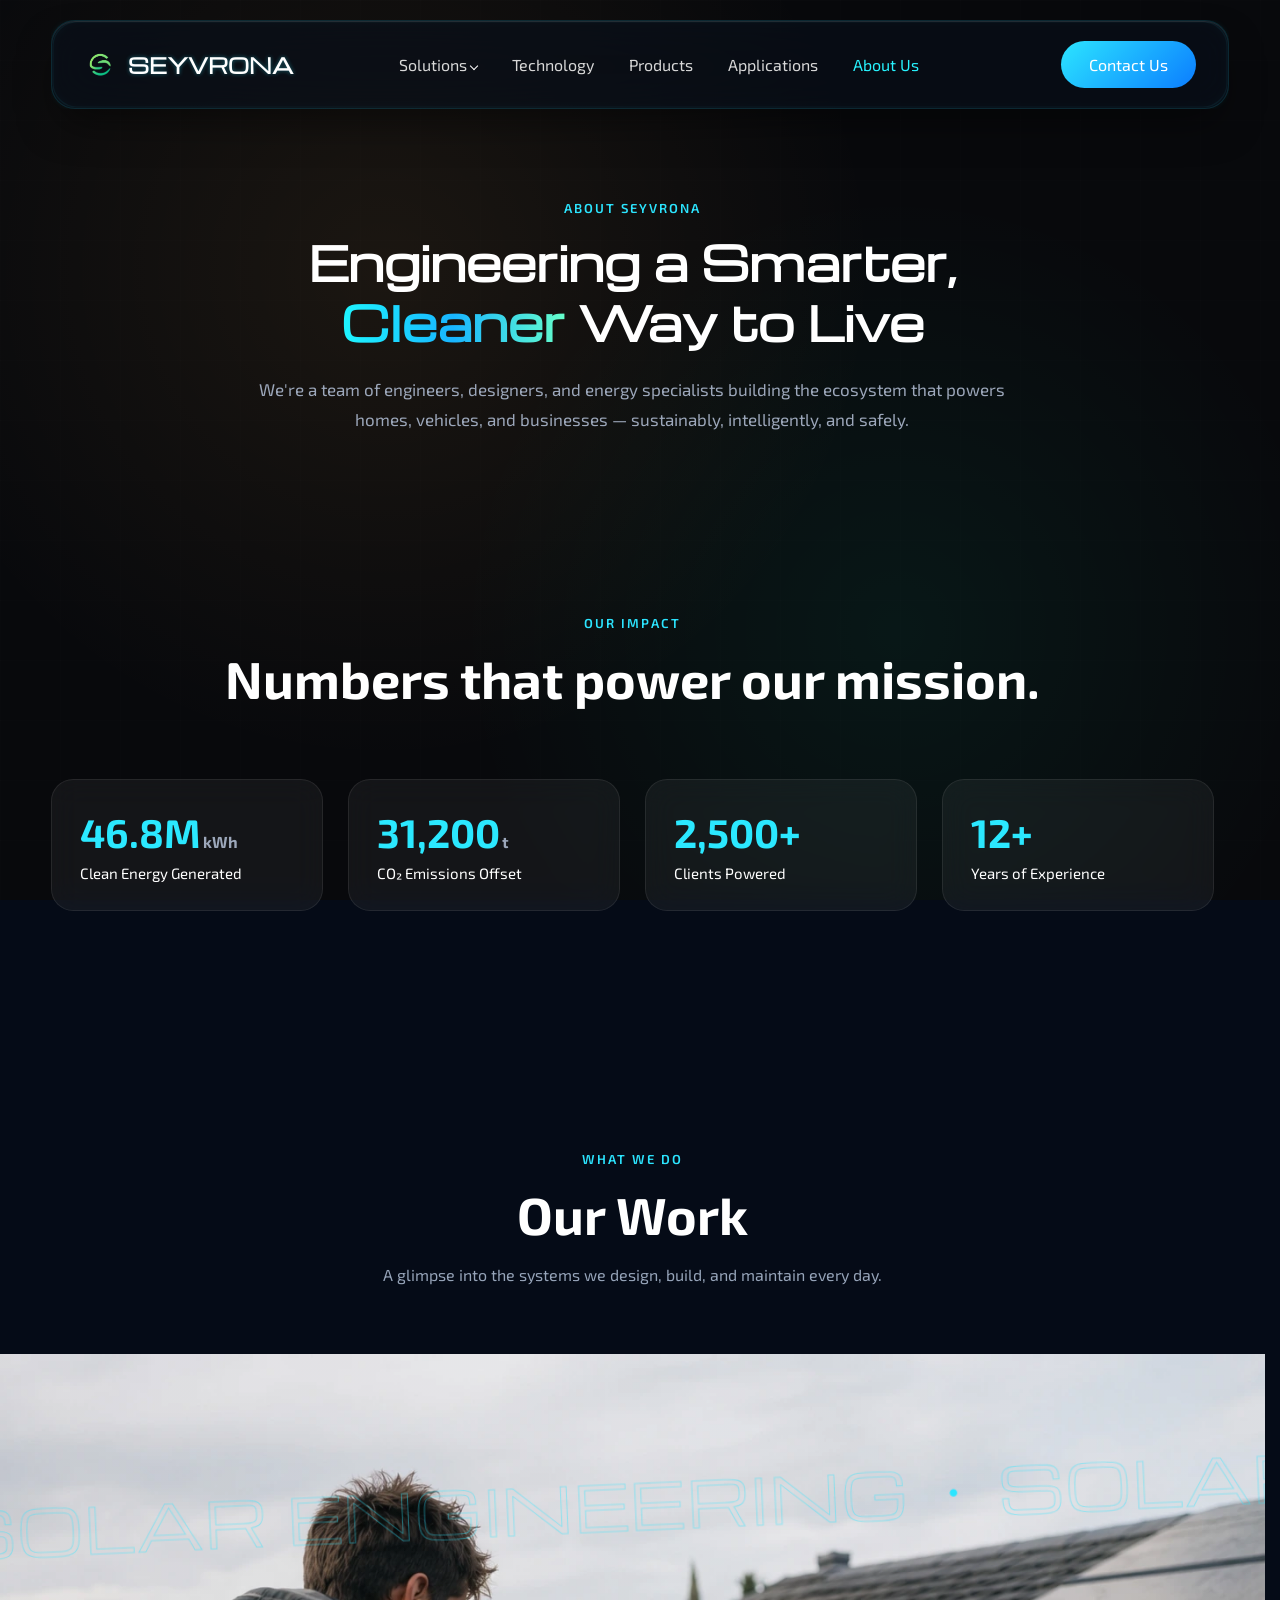
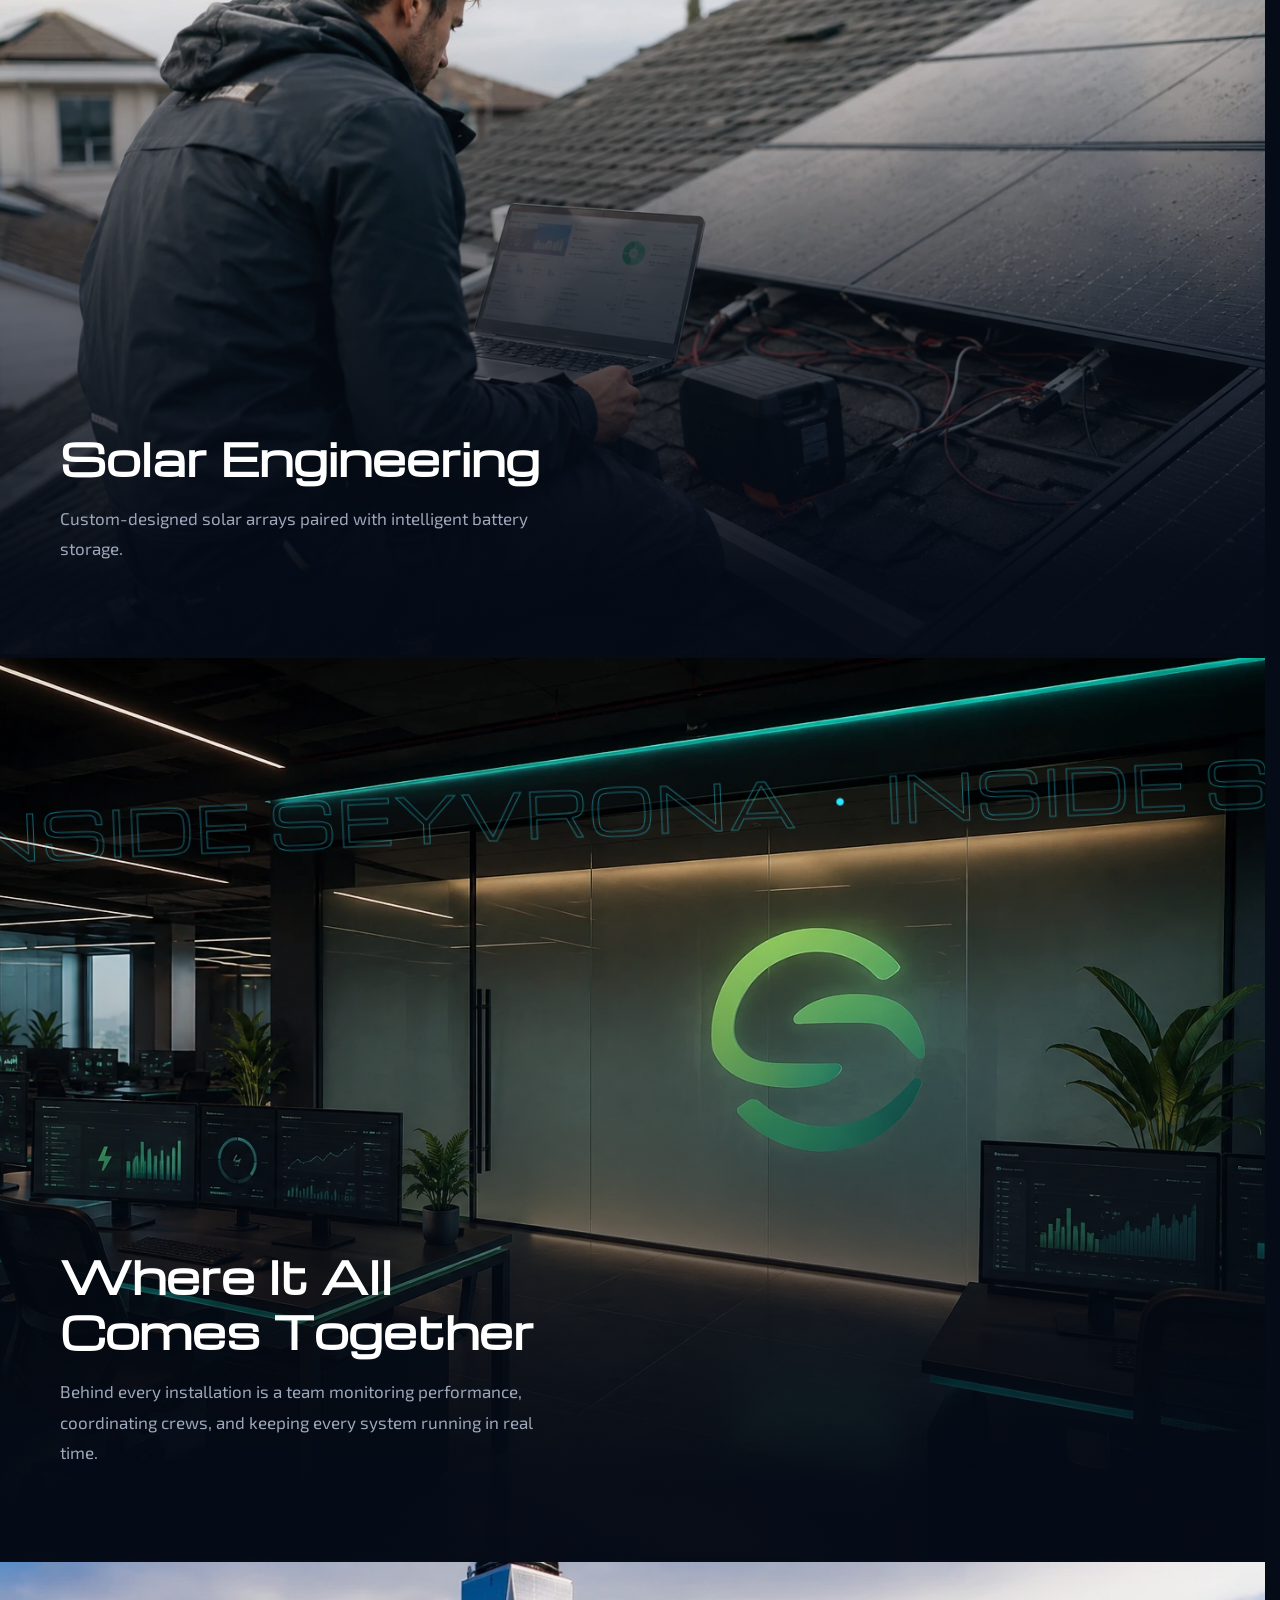
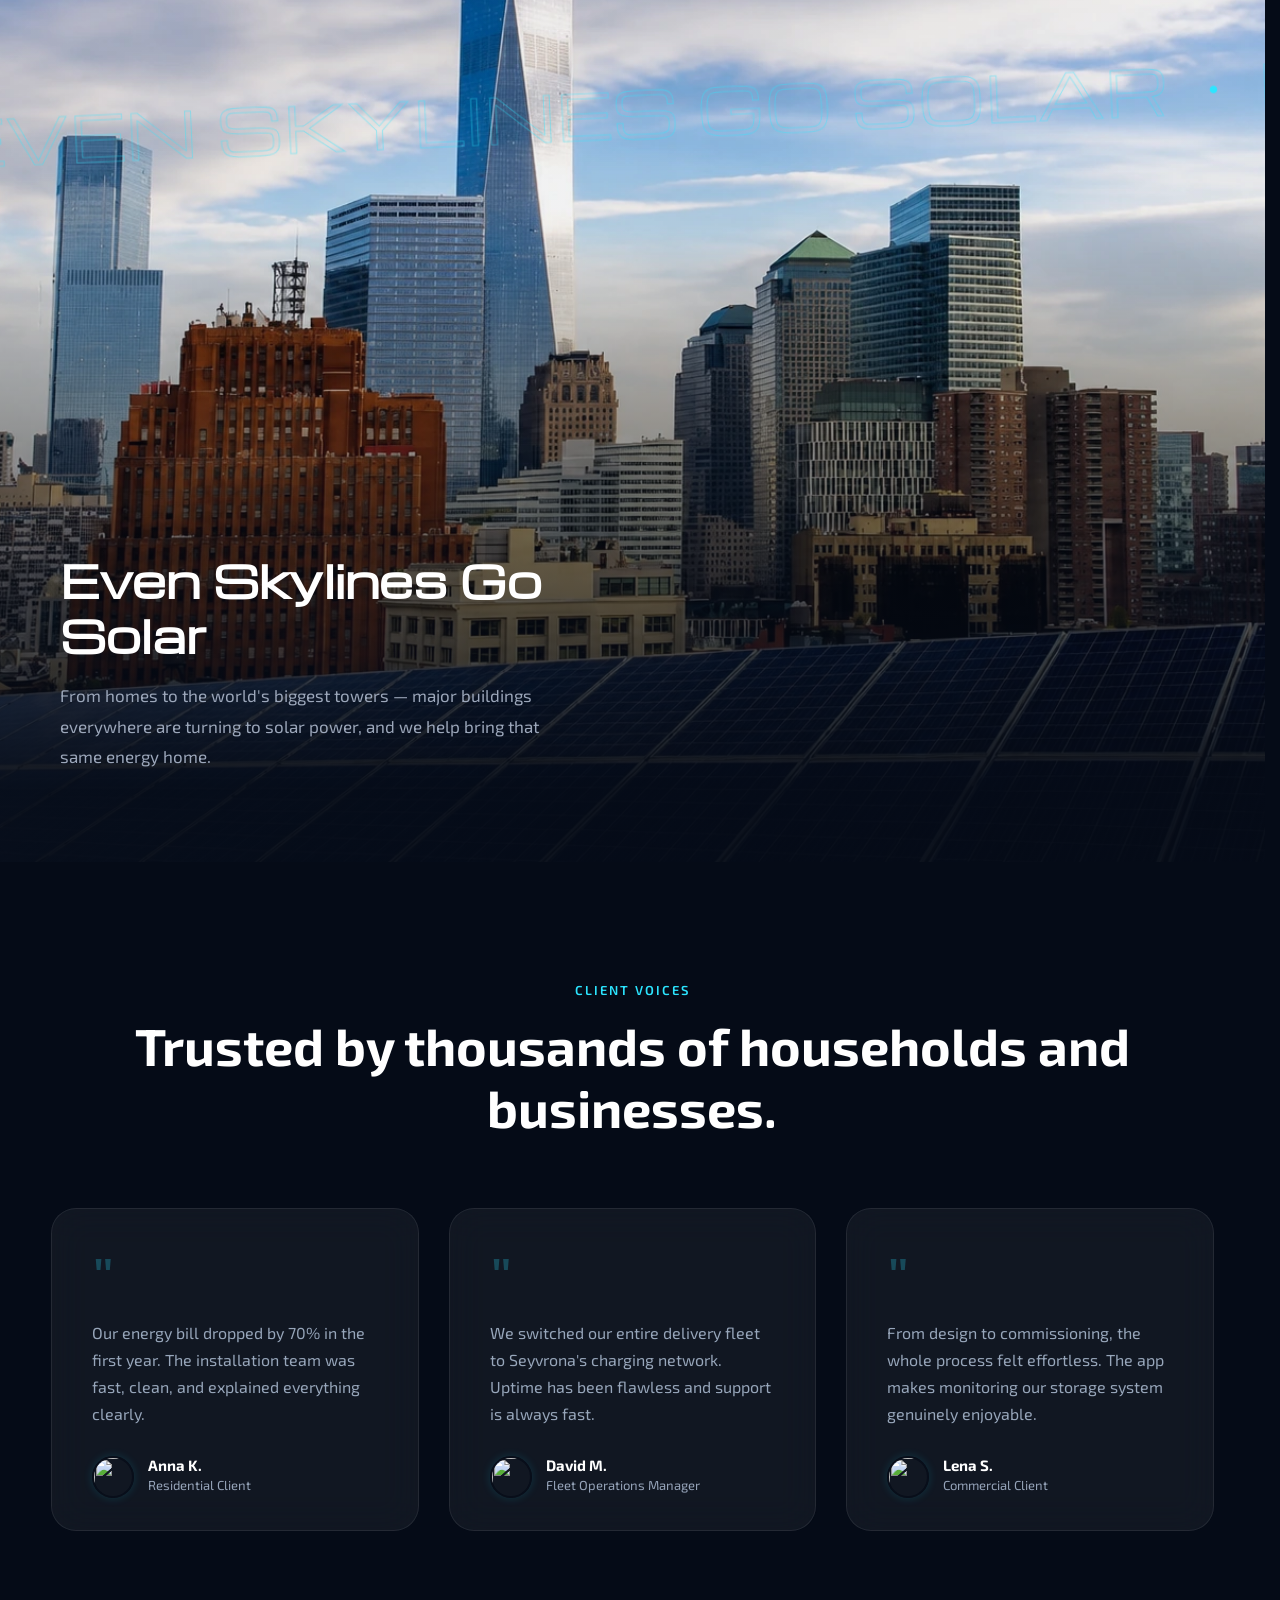
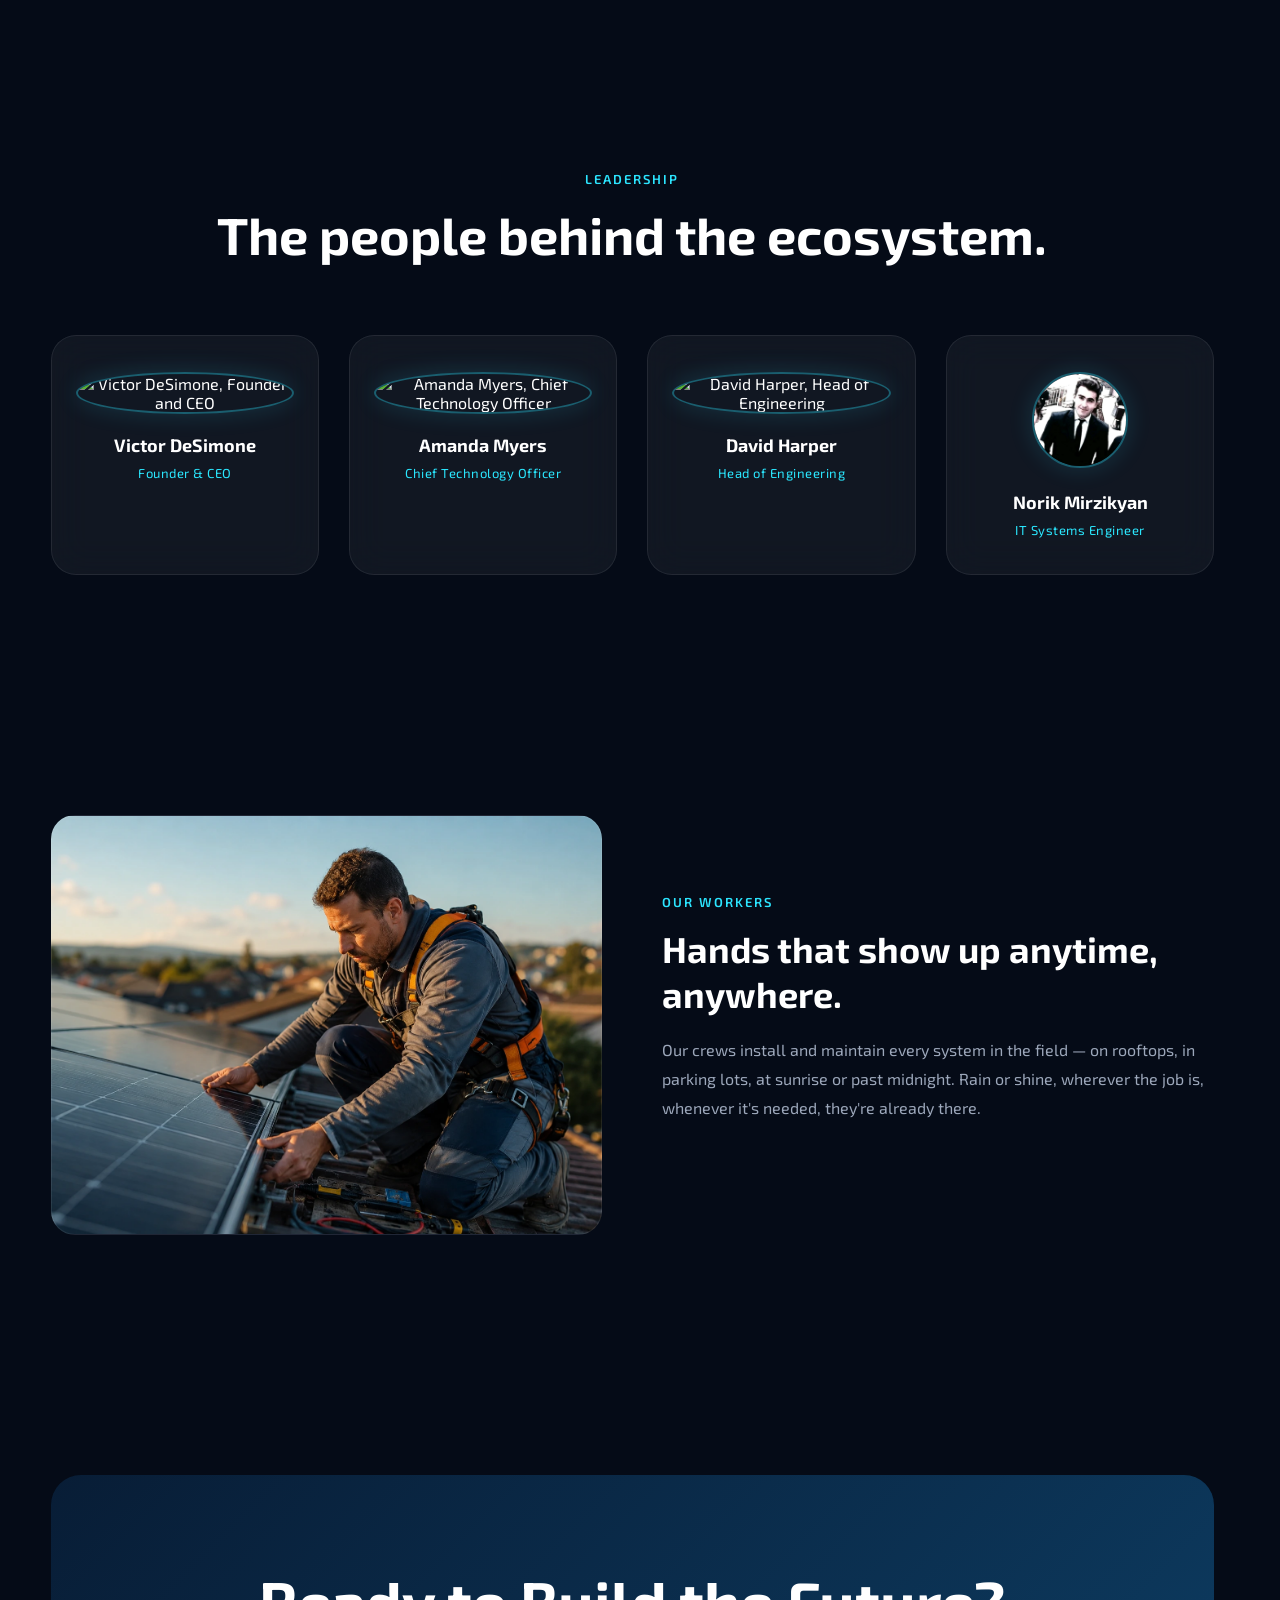
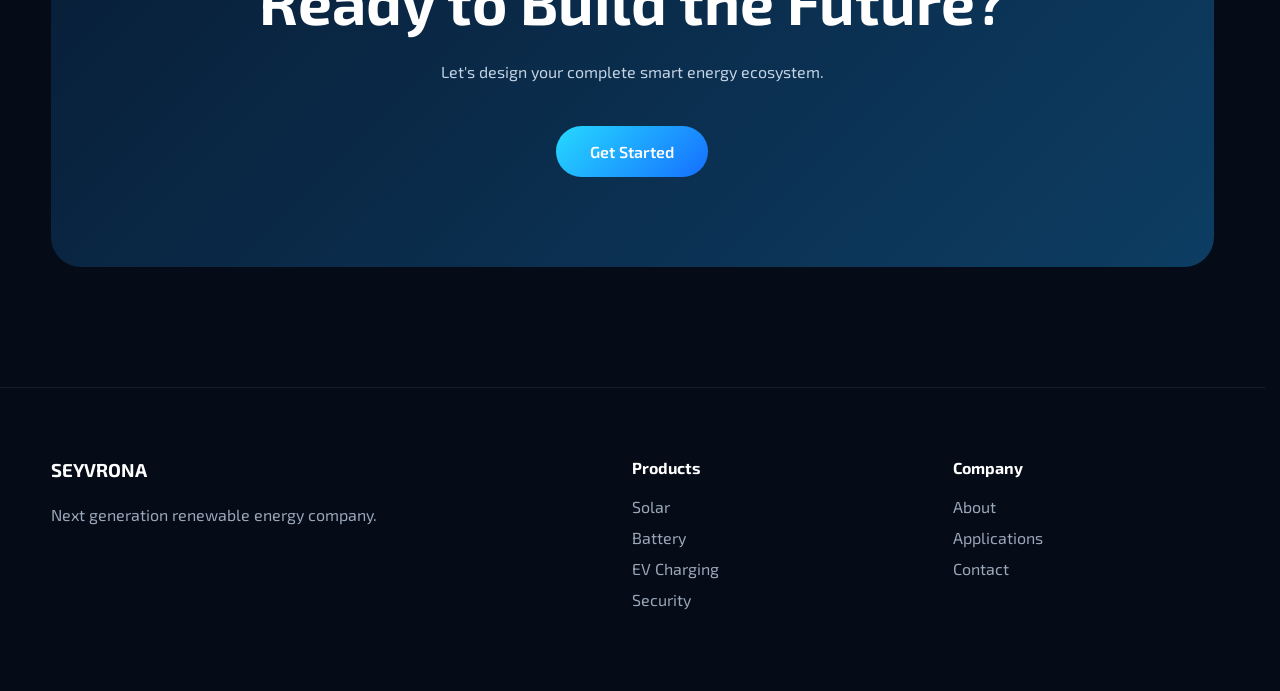
==== commit d67b7ab9: "Fix frontend audit issues and optimize performance" ====
--- a/about.html
+++ b/about.html
@@ -3,11 +3,19 @@
 <head>
     <meta charset="UTF-8">
     <meta name="viewport" content="width=device-width, initial-scale=1.0">
-    <title>About Us - SEYVRONA</title>
+    <meta name="description" content="Engineering a smarter, cleaner way to live: the team, the work and the numbers behind the SEYVRONA energy ecosystem.">
+    <meta property="og:type" content="website">
+    <meta property="og:site_name" content="SEYVRONA">
+    <meta property="og:title" content="About Us — SEYVRONA">
+    <meta property="og:description" content="Engineering a smarter, cleaner way to live: the team, the work and the numbers behind the SEYVRONA energy ecosystem.">
+    <meta name="twitter:card" content="summary">
+    <title>About Us — SEYVRONA</title>
+    <link rel="stylesheet" href="Css/style.css">
     <link rel="stylesheet" href="Css/about.css">
-    <link rel="icon" type="image/png" sizes="192x192" href="assets/Icons/favicon.png">
+    <link rel="icon" type="image/png" sizes="180x180" href="assets/Icons/favicon.png">
     <link rel="preconnect" href="https://fonts.googleapis.com">
     <link rel="preconnect" href="https://fonts.gstatic.com" crossorigin>
+    <link rel="preconnect" href="https://cdnjs.cloudflare.com" crossorigin>
     <link href="https://fonts.googleapis.com/css2?family=Exo+2:wght@300;400;600;700;800&family=Michroma&display=swap" rel="stylesheet">
     <script src="scripts/contact-modal.js" defer></script>
     <script src="scripts/navbar-draw.js" defer></script>
@@ -25,7 +33,7 @@
         <span class="logo-img"></span>
         <span>SEYVRONA</span>
   </a>
-    <ul class="nav-links">
+    <ul class="nav-links" id="primaryNav">
       <li class="dropdown">
         <a href="solutions.html">Solutions</a><span class="arrow"></span>
         <ul class="dropdown-menu">
@@ -39,11 +47,11 @@
       <li><a href="applications.html">Applications</a></li>
       <li><a href="about.html" class="active">About Us</a></li>
       <li>
-        <a href="#" class="contact-btn contact-btn-mobile">Contact Us</a>
+        <a href="#contact" class="contact-btn contact-btn-mobile" role="button">Contact Us</a>
       </li>
     </ul>
-    <a class="contact-btn">Contact Us</a>
-    <button class="menu-toggle" id="menuToggle" aria-label="Menu">
+    <a href="#contact" class="contact-btn" role="button">Contact Us</a>
+    <button type="button" class="menu-toggle" id="menuToggle" aria-label="Menu" aria-expanded="false" aria-controls="primaryNav">
       <span></span>
       <span></span>
       <span></span>
@@ -104,7 +112,7 @@
   </div>
 
   <div class="work-panel">
-    <div class="work-panel-image" style="background-image:url('../assets/solar-engineer.png')"></div>
+    <div class="work-panel-image" style="background-image:url('assets/solar-engineer.webp')"></div>
     <div class="work-marquee">
       <div class="marquee-track">
         <span>SOLAR ENGINEERING</span><span class="dot">&#9679;</span>
@@ -122,7 +130,7 @@
   </div>
 
   <div class="work-panel">
-    <div class="work-panel-image" style="background-image:url('../assets/our_office.png')"></div>
+    <div class="work-panel-image" style="background-image:url('assets/our_office.webp')"></div>
     <div class="work-marquee">
   <div class="marquee-track">
     <span>INSIDE SEYVRONA</span><span class="dot">&#9679;</span>
@@ -140,7 +148,7 @@
   </div>
 
   <div class="work-panel">
-    <div class="work-panel-image" style="background-image:url('../assets/new-york-solar.png')"></div>
+    <div class="work-panel-image" style="background-image:url('assets/new-york-solar.webp')"></div>
     <div class="work-marquee">
       <div class="marquee-track">
         <span>EVEN SKYLINES GO SOLAR</span><span class="dot">&#9679;</span>
@@ -171,9 +179,9 @@
         <span class="quote-mark">"</span>
         <p class="testimonial-text">Our energy bill dropped by 70% in the first year. The installation team was fast, clean, and explained everything clearly.</p>
         <div class="testimonial-author">
-          <img class="avatar-img" src="https://images.unsplash.com/photo-1544005313-94ddf0286df2?w=100&auto=format&fit=crop&q=80" alt="Client">
+          <img class="avatar-img" src="https://images.unsplash.com/photo-1544005313-94ddf0286df2?w=100&auto=format&fit=crop&q=80" alt="" width="42" height="42" loading="lazy">
           <div>
-            <h4>Anna K.</h4>
+            <h4 aria-level="3">Anna K.</h4>
             <p>Residential Client</p>
           </div>
         </div>
@@ -182,9 +190,9 @@
         <span class="quote-mark">"</span>
         <p class="testimonial-text">We switched our entire delivery fleet to Seyvrona's charging network. Uptime has been flawless and support is always fast.</p>
         <div class="testimonial-author">
-          <img class="avatar-img" src="https://images.unsplash.com/photo-1500648767791-00dcc994a43e?w=100&auto=format&fit=crop&q=80" alt="Client">
+          <img class="avatar-img" src="https://images.unsplash.com/photo-1500648767791-00dcc994a43e?w=100&auto=format&fit=crop&q=80" alt="" width="42" height="42" loading="lazy">
           <div>
-            <h4>David M.</h4>
+            <h4 aria-level="3">David M.</h4>
             <p>Fleet Operations Manager</p>
           </div>
         </div>
@@ -193,9 +201,9 @@
         <span class="quote-mark">"</span>
         <p class="testimonial-text">From design to commissioning, the whole process felt effortless. The app makes monitoring our storage system genuinely enjoyable.</p>
         <div class="testimonial-author">
-          <img class="avatar-img" src="https://images.unsplash.com/photo-1502685104226-ee32379fefbe?w=100&auto=format&fit=crop&q=80" alt="Client">
+          <img class="avatar-img" src="https://images.unsplash.com/photo-1502685104226-ee32379fefbe?w=100&auto=format&fit=crop&q=80" alt="" width="42" height="42" loading="lazy">
           <div>
-            <h4>Lena S.</h4>
+            <h4 aria-level="3">Lena S.</h4>
             <p>Commercial Client</p>
           </div>
         </div>
@@ -214,22 +222,22 @@
     </div>
     <div class="team-grid">
       <div class="card team-card">
-        <img class="team-photo" src="https://images.unsplash.com/photo-1560250097-0b93528c311a?w=300&auto=format&fit=crop&q=80" alt="CEO">
+        <img class="team-photo" src="https://images.unsplash.com/photo-1560250097-0b93528c311a?w=300&auto=format&fit=crop&q=80" alt="Victor DeSimone, Founder and CEO" width="300" height="300" loading="lazy">
         <h3>Victor DeSimone</h3>
         <span class="team-role">Founder &amp; CEO</span>
       </div>
       <div class="card team-card">
-        <img class="team-photo" src="https://images.unsplash.com/photo-1573497019940-1c28c88b4f3e?w=300&auto=format&fit=crop&q=80" alt="CTO">
+        <img class="team-photo" src="https://images.unsplash.com/photo-1573497019940-1c28c88b4f3e?w=300&auto=format&fit=crop&q=80" alt="Amanda Myers, Chief Technology Officer" width="300" height="300" loading="lazy">
         <h3>Amanda Myers</h3>
         <span class="team-role">Chief Technology Officer</span>
       </div>
       <div class="card team-card">
-        <img class="team-photo" src="https://images.unsplash.com/photo-1519085360753-af0119f7cbe7?w=300&auto=format&fit=crop&q=80" alt="Head of Engineering">
+        <img class="team-photo" src="https://images.unsplash.com/photo-1519085360753-af0119f7cbe7?w=300&auto=format&fit=crop&q=80" alt="David Harper, Head of Engineering" width="300" height="300" loading="lazy">
         <h3>David Harper</h3>
         <span class="team-role">Head of Engineering</span>
       </div>
       <div class="card team-card">
-        <img class="team-photo" src="assets/IT-specialist.jpeg" alt="IT-Specialist">
+        <img class="team-photo" src="assets/IT-specialist.webp" alt="Norik Mirzikyan, IT Systems Engineer" width="400" height="400" loading="lazy">
         <h3>Norik Mirzikyan</h3>
         <span class="team-role">IT Systems Engineer</span>
       </div>
@@ -259,35 +267,35 @@
   <div class="container">
     <h2>Ready to Build the Future?</h2>
     <p>Let's design your complete smart energy ecosystem.</p>
-    <a href="#" class="btn-primary contact-btn" data-subject="Request a Quote">Get Started</a>
+    <a href="#contact" class="btn-primary contact-btn" role="button" data-subject="Request a Quote">Get Started</a>
   </div>
 </section>
 
 <footer>
   <div class="container footer-content">
     <div>
-      <h3>SEYVRONA</h3>
+      <h3 aria-level="2">SEYVRONA</h3>
       <p>Next generation renewable energy company.</p>
     </div>
     <div>
-      <h4>Products</h4>
+      <h4 aria-level="3">Products</h4>
       <a href="products.html#solar">Solar</a>
       <a href="products.html#battery">Battery</a>
       <a href="products.html#ev-charging">EV Charging</a>
       <a href="products.html#security">Security</a>
     </div>
     <div>
-      <h4>Company</h4>
+      <h4 aria-level="3">Company</h4>
       <a href="about.html">About</a>
-      <a href="projects.html">Projects</a>
-      <a href="#">Contact</a>
+      <a href="applications.html">Applications</a>
+      <a href="#contact" role="button" data-contact-open>Contact</a>
     </div>
   </div>
 </footer>
 
-<script src="https://cdnjs.cloudflare.com/ajax/libs/gsap/3.12.5/gsap.min.js"></script>
-<script src="https://cdnjs.cloudflare.com/ajax/libs/gsap/3.12.5/ScrollTrigger.min.js"></script>
-<script src="scripts/about.js"></script>
+<script src="https://cdnjs.cloudflare.com/ajax/libs/gsap/3.12.5/gsap.min.js" defer crossorigin="anonymous"></script>
+<script src="https://cdnjs.cloudflare.com/ajax/libs/gsap/3.12.5/ScrollTrigger.min.js" defer crossorigin="anonymous"></script>
+<script src="scripts/about.js" defer></script>
 <script type="module" src="scripts/dropdown.js"></script>
 </body>
 </html>
--- a/Css/style.css
+++ b/Css/style.css
@@ -0,0 +1,1397 @@
+*{
+    margin:0;
+    padding:0;
+    box-sizing:border-box;
+}
+html{
+    scroll-behavior:smooth;
+}
+body{
+    background:#050b17;
+    color:#fff;
+    overflow-x:hidden;
+    font-family:'Exo 2', sans-serif;
+}
+/* Background */
+body::before{
+    content:"";
+    position:fixed;
+    inset:0;
+    background:
+    radial-gradient(circle at 30% 30%, rgba(255,180,80,.08), transparent 45%),
+    radial-gradient(circle at 70% 70%, rgba(0,255,200,.06), transparent 40%),
+    #08090c;
+    z-index:-2;
+}
+body::after{
+    content:"";
+    position:fixed;
+    inset:0;
+    background-image:
+    linear-gradient(rgba(255,255,255,.03) 1px,transparent 1px),
+    linear-gradient(90deg,rgba(255,255,255,.03) 1px,transparent 1px);
+    background-size:60px 60px;
+    opacity:.25;
+    z-index:-1;
+}
+/* Container */
+.container{
+    width:min(1280px,92%);
+    margin:auto;
+}
+/* Navbar with Glassmorphism */
+header{
+    position:fixed;
+    width:100%;
+    top:0;
+    left:0;
+    z-index:1000;
+    padding:20px 0;
+}
+.navbar{
+    width:min(1280px,92%);
+    margin:auto;
+    display:flex;
+    justify-content:space-between;
+    align-items:center;
+    padding:20px 32px;
+    border-radius:24px;
+    backdrop-filter:blur(24px);
+    -webkit-backdrop-filter:blur(24px);
+    background:rgba(8, 14, 26, 0.65);
+    border:1px solid rgba(44, 229, 255, 0.12);
+    box-shadow:0 20px 40px -10px rgba(0, 0, 0, 0.5), inset 0 1px 0 rgba(255, 255, 255, 0.1);
+    position:relative;
+    z-index:10;
+    opacity:0;
+    visibility:hidden;          /* L13: not clickable while still invisible */
+    transform:scale(0.96);
+    animation:revealNav 0.8s ease forwards;
+    animation-delay:1.2s;  
+}
+.logo{
+    display:flex;
+    align-items:center;
+    gap:12px;
+    font-size:22px;
+    font-weight:700;
+    text-decoration:none;
+    color:inherit;
+}
+.logo span{
+  font-family:'Michroma', sans-serif;
+  font-size:20px;
+  opacity:0;
+  animation:powerOn 1s ease forwards;
+  animation-delay:1.2s;
+}
+.logo-img{
+    width:32px;
+    height:32px;
+    background:url("../assets/Icons/image-logo.png") center/cover no-repeat;
+    box-shadow:none;
+    cursor: pointer;
+}
+.nav-links{
+    display:flex;
+    gap:35px;
+    list-style:none;
+    position:relative;  
+    z-index:5; 
+}
+.nav-links a{
+    color:#d8d8d8;
+    text-decoration:none;
+    transition:.3s;
+}
+.nav-links a:hover{
+    color:#27f4ff;
+}
+.contact-btn{
+  border:none;
+  outline:none;
+  cursor:pointer;
+  font-family:inherit;
+}
+.contact-btn-mobile{
+  display: none;
+}
+.navbar-draw{
+    position:absolute;
+    top:20px;
+    left:50%;
+    transform:translateX(-50%);
+    width:min(1280px,92%);
+    pointer-events:none;
+    z-index:1;
+    opacity:0.35;
+}
+.navbar-draw rect{
+  stroke-dasharray:2800;      
+  stroke-dashoffset:2800;
+  stroke-width:1.2;
+  filter:drop-shadow(0 0 3px #2ce5ff);
+  animation:drawBorder 1.4s ease forwards;
+  fill:none;
+}
+.nav-links li.dropdown{
+    position:relative;
+}
+.dropdown-menu{
+    position:fixed;
+    min-width:140px;
+    list-style:none;
+    padding:8px 0;
+    margin:0;
+    background:rgba(15,20,32,.95);
+    backdrop-filter:blur(18px);
+    border:1px solid rgba(255,255,255,.08);
+    border-radius:12px;
+    opacity:0;
+    visibility:hidden;
+    transform:translateY(-8px);
+    transition:.3s;
+    z-index:1001;
+}
+.dropdown-menu::before{
+    content:'';
+    position:absolute;
+    top:-6px;
+    left:20px;
+    width:12px;
+    height:12px;
+    background:rgba(15,20,32,.95);
+    border-left:1px solid rgba(255,255,255,.08);
+    border-top:1px solid rgba(255,255,255,.08);
+    transform:rotate(45deg);
+}
+.dropdown-menu.active{
+    opacity:1;
+    visibility:visible;
+    transform:translateY(0);
+}
+.dropdown.active .arrow{
+    transform:rotate(225deg);
+    margin-bottom:-2px;
+}
+.dropdown-menu li a{
+    display:block;
+    padding:10px 18px;
+    font-size:14px;
+    color:#d8d8d8;
+}
+.dropdown-menu li a:hover{
+    color:#27f4ff;
+    background:rgba(39,244,255,.06);
+}
+.arrow{
+    display:inline-block;
+    width:6px;
+    height:6px;
+    border-right:1.5px solid currentColor;
+    border-bottom:1.5px solid currentColor;
+    transform:rotate(45deg);
+    margin-left:4px;
+    margin-bottom:2px;
+    transition:.3s;
+}
+.contact-btn{
+    text-decoration:none;
+    color:#fff;
+    padding:14px 28px;
+    border-radius:40px;
+    background:linear-gradient(135deg,#2ce5ff,#0b7dff);
+    transition:.35s;
+}
+.contact-btn:hover{
+    transform:translateY(-4px);
+    box-shadow:0 15px 35px rgba(0,180,255,.35);
+}
+@keyframes powerOn{
+  0%{
+    opacity:0;
+    text-shadow:0 0 20px #2ce5ff, 0 0 40px #2ce5ff;
+    letter-spacing:4px;
+  }
+  60%{
+    opacity:1;
+    text-shadow:0 0 15px #2ce5ff;
+  }
+  100%{
+    opacity:1;
+    text-shadow:0 0 4px rgba(44,229,255,.4);
+    letter-spacing:normal;
+  }
+}
+@keyframes drawBorder{
+  to{ stroke-dashoffset:0; }
+}
+@keyframes revealNav{
+  from{ visibility:visible; }
+  to{ opacity:1; transform:scale(1); visibility:visible; }
+}
+/* HERO */
+.hero{
+  position:relative;
+  padding-top:160px;   
+  padding-bottom:80px;
+}
+.hero-inner{
+  display:grid;
+  grid-template-columns:minmax(0,3fr) minmax(0,7fr);
+  align-items: start;
+  gap:40px;
+  padding-top: 20px;
+}
+.hero-left{
+  display:flex;
+  flex-direction:column;
+  justify-content:center;
+  min-height: 850px;
+}
+.hero-tag{
+    display:inline-flex;
+    align-items:center;
+    gap:10px;
+    color:#2ce5ff;
+    letter-spacing:2px;
+    font-size:12px;
+    font-weight:700;
+    padding:8px 18px;
+    border-radius:30px;
+    background:rgba(44,229,255,.07);
+    border:1px solid rgba(44,229,255,.25);
+    margin-bottom:24px;
+    box-shadow:0 0 20px rgba(44,229,255,.1);
+    width:fit-content;
+}
+.tag-pulse{
+    width:7px;
+    height:7px;
+    border-radius:50%;
+    background:#2ce5ff;
+    box-shadow:0 0 10px #2ce5ff;
+    animation:pulseDot 1.8s infinite;
+}
+@keyframes pulseDot{
+    0%, 100% { transform:scale(1); opacity:1; }
+    50% { transform:scale(1.5); opacity:0.4; }
+}
+.hero h1{
+    font-family:'Michroma', sans-serif;
+    font-size:clamp(36px, 4.2vw, 54px);
+    line-height:1.25;
+    margin-bottom:25px;
+    letter-spacing:-0.5px;
+}
+.hero h1 span{
+    background:linear-gradient(90deg,#1ef6ff,#18b5ff,#66ffcb);
+    -webkit-background-clip:text;
+    -webkit-text-fill-color:transparent;
+}
+.hero p{
+    color:#9ca7ba;
+    font-size:18px;
+    line-height:1.8;
+    max-width:600px;
+}
+.hero-buttons{
+    display:flex;
+    gap:20px;
+    margin-top:45px;
+}
+.btn-primary,
+.btn-secondary{
+    display:inline-flex;
+    align-items:center;
+    justify-content:center;
+    gap:10px;
+    padding:16px 34px;
+    border-radius:60px;
+    text-decoration:none;
+    font-weight:600;
+    font-size:16px;
+    transition:all .35s ease;
+}
+.btn-primary{
+    color:#fff;
+    background:linear-gradient(135deg,#26d9ff,#156fff);
+}
+.btn-primary:hover{
+    transform:translateY(-5px);
+    box-shadow:0 20px 40px rgba(30,170,255,.4);
+}
+.btn-secondary{
+    border:1px solid rgba(255,255,255,.14);
+    background:rgba(255,255,255,.05);
+    backdrop-filter:blur(12px);
+    color:#fff;
+}
+.btn-secondary:hover{
+    background:rgba(44,229,255,.1);
+    border-color:rgba(44,229,255,.4);
+    transform:translateY(-4px);
+    box-shadow:0 10px 25px rgba(0,180,255,.15);
+}
+.btn-icon{
+    color:#2ce5ff;
+    transition:transform .3s ease;
+}
+.btn-secondary:hover .btn-icon{
+    transform:scale(1.15);
+}
+/* Social Proof */
+.social-proof{
+  display:flex;
+  align-items:center;
+  gap:16px;
+  margin-top:40px;
+}
+.avatar-stack{
+  display:flex;
+  align-items:center;
+}
+.avatar-img{
+  width:42px;
+  height:42px;
+  border-radius:50%;
+  object-fit:cover;
+  border:2.5px solid #080e1a;
+  margin-left:-12px;
+  box-shadow:0 0 10px rgba(0,229,255,.15);
+  transition:transform .3s ease;
+}
+.avatar-img:first-child{ 
+  margin-left:0; 
+}
+.avatar-img:hover{
+  transform:translateY(-4px) scale(1.1);
+  z-index:2;
+}
+.social-proof-text h4{
+  font-size:18px;
+  color:#fff;
+  font-weight:700;
+  line-height:1.2;
+}
+.social-proof-text p{
+  font-size:13px;
+  color:#96a4b9;
+}
+/* Stats */
+.hero-stats{
+    display:flex;
+    gap:25px;
+    margin-top:70px;
+}
+.stat{
+    flex:1;
+    padding:28px;
+    border-radius:22px;
+    backdrop-filter:blur(15px);
+    background:rgba(255,255,255,.05);
+    border:1px solid rgba(255,255,255,.08);
+    transition:.35s;
+}
+.stat:hover{
+    transform:translateY(-8px);
+}
+.stat h2{
+    font-size:40px;
+    color:#2be8ff;
+}
+.stat p{
+    margin-top:8px;
+    font-size:15px;
+}
+/* Hero Right / 3D Canvas */
+.hero-right{
+  position:relative;
+  isolation:isolate;
+  height:750px;
+  width: 100%;
+  overflow:hidden;
+  border-radius:24px;
+}
+#webgl{
+  position:absolute;
+  top:0;
+  left:0;
+  width:100%;
+  height:100%;
+  display:block;
+  z-index:1;
+  opacity:0;
+  transition:opacity 1.2s ease;
+}
+#webgl.loaded{
+  opacity:1;
+}
+.tooltip{
+  position:absolute;
+  display:none;
+  padding:14px 18px;
+  background:rgba(10,20,35,.9);
+  border:1px solid rgba(44,229,255,.4);
+  border-radius:14px;
+  backdrop-filter:blur(10px);
+  color:#fff;
+  max-width:220px;
+  pointer-events:none;
+  z-index:10;
+  transform:translate(-50%, -120%);
+  box-shadow:0 10px 30px rgba(0,180,255,.2);
+}
+.tooltip h4{
+  font-size:15px;
+  color:#2ce5ff;
+  margin-bottom:6px;
+}
+.tooltip p{
+  font-size:13px;
+  color:#c3d3e4;
+  line-height:1.5;
+}
+/* Sections */
+section{
+    padding:120px 0;
+}
+.section-title{
+    text-align:center;
+    margin-bottom:70px;
+}
+.section-title h2{
+    font-size:52px;
+    margin-bottom:20px;
+}
+.section-title p{
+    color:#96a4b9;
+}
+/* ECOSYSTEM ORBIT */
+.ecosystem{ padding:140px 0; }
+.ecosystem-header{ max-width:600px; margin-bottom:80px; }
+.eyebrow{
+  color:#2ce5ff; font-size:13px; letter-spacing:2px;
+  font-weight:600; display:block; margin-bottom:16px;
+}
+.ecosystem-header h2{ font-size:44px; line-height:1.15; margin-bottom:20px; }
+.ecosystem-header p{ color:#96a4b9; font-size:16px; line-height:1.7; }
+.orbit-diagram{
+  position:relative;
+  width:100%;
+  max-width:820px;
+  height:560px;
+  margin:0 auto;
+}
+.orbit-lines{
+  position:absolute;
+  top:0; left:0;
+  width:100%;
+  height:100%;
+  overflow:visible;
+  z-index:1;
+}
+.orbit-line{
+  fill:none;
+  stroke-width:1.5;
+  stroke-dasharray:600;
+  stroke-dashoffset:600;
+  opacity:.8;
+  filter:drop-shadow(0 0 4px currentColor);
+}
+.orbit-diagram.active .orbit-line{
+  animation:drawLine 1s ease forwards;
+}
+.orbit-center{
+  position:absolute;
+  top:50%; left:50%;
+  transform:translate(-50%,-50%);
+  width:110px; height:110px;
+  border-radius:50%;
+  background:radial-gradient(circle, rgba(44,229,255,.12), transparent 70%);
+  border:1px solid rgba(44,229,255,.35);
+  display:flex; align-items:center; justify-content:center;
+  z-index:3;
+  box-shadow:0 0 50px rgba(44,229,255,.25);
+}
+.orbit-node .node-icon{
+    width:90px;
+    height:90px;
+    margin:0 auto 8px;
+    display:flex;
+    align-items:center;
+    justify-content:center;
+    overflow:visible;
+    flex-shrink:0;
+}
+.orbit-node .node-icon img{
+    width:100%;
+    height:100%;
+    object-fit:contain;
+    display:block;
+}
+.orbit-center img{
+  width:90px; 
+  height:90px;
+  transform: translate(-1px, 3px);
+  object-fit:contain;
+}
+.orbit-node{
+    position:absolute;
+    width:200px;
+    max-width:200px;
+    transform:translate(-50%, -50%);
+    text-align:center;
+    z-index:2;
+    opacity:0;
+    transition:opacity .5s ease;
+}
+.orbit-diagram.active .orbit-node{ opacity:1; }
+.orbit-node h4{ font-size:13px; letter-spacing:1px; margin-bottom:6px; color:#fff; }
+.orbit-node p{ font-size:12px; color:#96a4b9; line-height:1.5; }
+@keyframes drawLine{ to{ stroke-dashoffset:0; } }
+/* Cards */
+.cards{
+    display:grid;
+    grid-template-columns:repeat(auto-fit,minmax(260px,1fr));
+    gap:30px;
+}
+.card{
+    padding:40px;
+    border-radius:25px;
+    background:rgba(255,255,255,.05);
+    border:1px solid rgba(255,255,255,.08);
+    backdrop-filter:blur(18px);
+    transition:.35s;
+}
+.card:hover{
+    transform:translateY(-10px);
+    box-shadow:0 20px 40px rgba(0,200,255,.18);
+}
+.card-icon{
+    width:70px;
+    height:70px;
+    border-radius:18px;
+    background:linear-gradient(135deg,#19f5ff,#0b7dff);
+    display:flex;
+    align-items:center;
+    justify-content:center;
+    font-size:30px;
+    margin-bottom:25px;
+}
+.card h3{
+    margin-bottom:16px;
+    font-size:24px;
+}
+.card p{
+    color:#97a6ba;
+    line-height:1.7;
+}
+/* Projects */
+.project-grid{
+    display:grid;
+    grid-template-columns:repeat(3,1fr);
+    gap:35px;
+}
+.project-card{
+    overflow:hidden;
+    border-radius:24px;
+    background:#0d1424;
+    border:1px solid rgba(255,255,255,.06);
+    cursor:pointer;
+    transition:transform .4s ease, box-shadow .4s ease, border-color .4s ease;
+}
+.project-card:hover{
+    transform:translateY(-10px);
+    box-shadow:0 25px 50px rgba(0,180,255,.2);
+    border-color:rgba(44,229,255,.3);
+}
+.project-image{
+    height:260px;
+    background-size:cover;
+    background-position:center;
+    position:relative;
+    transition:transform .5s ease;
+}
+.project-card:hover .project-image{
+    transform:scale(1.12);
+}
+.project-image::after{
+    content:'';
+    position:absolute;
+    inset:0;
+    background:linear-gradient(to bottom, transparent 50%, rgba(13,20,36,.95) 100%);
+    transition:opacity .4s ease;
+}
+.project-card:hover .project-image::after{
+    opacity:.7;
+}
+.project-content{
+    padding:30px;
+}
+.project-content h3{
+    margin-bottom:15px;
+    transition:color .3s ease;
+}
+.project-content p{
+    color:#9ba8ba;
+}
+/* CTA */
+.cta{
+    text-align:center;
+}
+.cta .container{
+    padding:90px;
+    border-radius:30px;
+    background:linear-gradient(135deg,#081d36,#0d3d63);
+}
+.cta h2{
+    font-size:60px;
+}
+.cta p{
+    margin:25px 0 45px;
+    color:#c3d3e4;
+}
+/* Footer */
+footer{
+    border-top:1px solid rgba(255,255,255,.08);
+    padding:70px 0;
+}
+.footer-content{
+    display:grid;
+    grid-template-columns:2fr 1fr 1fr;
+    gap:60px;
+}
+.footer-content h3,
+.footer-content h4{
+    margin-bottom:20px;
+}
+.footer-content p{
+    color:#9aa7b9;
+    line-height:1.8;
+}
+.footer-content a{
+    display:block;
+    color:#9aa7b9;
+    text-decoration:none;
+    margin-bottom:12px;
+    transition:.3s;
+}
+.footer-content a:hover{
+    color:#2be8ff;
+}
+.card,
+.project-card,
+.stat{
+    transition:1s;
+}
+:where(.js-reveal) .card,
+:where(.js-reveal) .project-card,
+:where(.js-reveal) .stat{
+    opacity:0;
+    transform:translateY(60px);
+}
+.card.show,
+.project-card.show,
+.stat.show{
+    opacity:1;
+    transform:translateY(0);
+}
+/* Menu Toggle */
+.menu-toggle{
+  display:none;
+  flex-direction:column;
+  justify-content:space-between;
+  width:28px;
+  height:20px;
+  background:none;
+  border:none;
+  cursor:pointer;
+  padding:0;
+  z-index:1100;
+}
+.menu-toggle span{
+  display:block;
+  width:100%;
+  height:2px;
+  background:#fff;
+  border-radius:2px;
+  transition:.3s;
+}
+.menu-toggle.active span:nth-child(1){
+  transform:translateY(9px) rotate(45deg);
+}
+.menu-toggle.active span:nth-child(2){
+  opacity:0;
+}
+.menu-toggle.active span:nth-child(3){
+  transform:translateY(-9px) rotate(-45deg);
+}
+/* Loading Mode */
+#loading-screen{
+  position:absolute;
+  inset:0;
+  width:100%;
+  height:100%;
+  background:#050b17;
+  opacity:1;
+  border-radius:24px;
+  z-index:50;
+  transition:none;
+}
+.loading-content{
+  position:absolute;
+  top:50%;
+  left:50%;
+  transform:translate(-50%, -50%);
+  display:flex;
+  flex-direction:column;
+  align-items:center;
+  gap:20px;
+}
+.loading-logo{
+  font-family:'Michroma', sans-serif;
+  font-size:16px;
+  letter-spacing:2px;
+  color:#9fb3c8;
+  text-transform:uppercase;
+}
+.progress-track{
+  width:200px;
+  height:3px;
+  background:rgba(255,255,255,.1);
+  border-radius:4px;
+  overflow:hidden;
+  margin-top:20px;
+}
+#loading-screen.is-error .progress-track{
+  display:none;
+}
+#progress-bar{
+  height:100%;
+  width:0%;
+  background:linear-gradient(90deg,#2ce5ff,#66ffcb);
+  transition:width .2s ease;
+}
+/* Responsive Media Queries */
+
+@media(max-width:1100px){
+  .menu-toggle{
+    display:flex;
+    align-items:center;
+    justify-content:center;
+    width:52px;
+    height:52px;
+    border:none;
+    cursor:pointer;
+    border-radius:16px;
+    background:rgba(255,255,255,.04);
+    backdrop-filter:blur(18px);
+    border:1px solid rgba(44,229,255,.12);
+    transition:.4s cubic-bezier(.22,1,.36,1);
+    z-index:1200;
+  }
+  .menu-toggle:hover{
+    border-color:#2ce5ff;
+    box-shadow:0 0 20px rgba(44,229,255,.25);
+  }
+  .menu-toggle span{
+    position:absolute;
+    width:22px;
+    height:2px;
+    background:#fff;
+    border-radius:20px;
+    transition:.45s cubic-bezier(.22,1,.36,1);
+  }
+  .menu-toggle span:nth-child(1){ transform:translateY(-7px); }
+  .menu-toggle span:nth-child(2){ transform:translateY(0); }
+  .menu-toggle span:nth-child(3){ transform:translateY(7px); }
+  .menu-toggle.active{
+    background:rgba(20,35,55,.92);
+    border-color:#2ce5ff;
+    box-shadow:0 0 18px rgba(44,229,255,.25), 0 0 45px rgba(44,229,255,.15);
+  }
+  .menu-toggle.active span:nth-child(1){ transform:rotate(45deg); }
+  .menu-toggle.active span:nth-child(2){ opacity:0; transform:scale(.2); }
+  .menu-toggle.active span:nth-child(3){ transform:rotate(-45deg); }
+  .hero-inner{
+    grid-template-columns:1fr;    
+    text-align:center;
+  }
+  .hero-left{
+    min-height:auto;             
+    align-items:center;
+  }
+  .hero-tag{
+    margin:0 auto 24px;
+  }
+  .hero-right{
+    height:500px;                 
+    width:100%;
+    margin-top:40px;
+  }
+  .hero-buttons,
+  .social-proof{
+    justify-content:center;
+  }
+  .project-grid{
+    grid-template-columns:1fr;
+  }
+  .footer-content{
+    grid-template-columns:1fr;
+    text-align:center;
+  }
+  .nav-links{
+    display:flex;
+    flex-direction:column;
+    position:absolute;
+    top:calc(100% + 18px);
+    left:20px;
+    right:20px;
+    padding:18px;
+    border-radius:24px;
+    background:rgba(10,15,25,.94);
+    backdrop-filter:blur(24px);
+    border:1px solid rgba(44,229,255,.15);
+    opacity:0;
+    visibility:hidden;
+    transform:translateY(-25px);
+    transition:.45s cubic-bezier(.22,1,.36,1);
+  }
+
+.navbar{
+    padding:14px 20px;
+}
+
+  .nav-links.open{
+    opacity:1;
+    visibility:visible;
+    transform:translateY(0);
+    box-shadow:0 0 30px rgba(44,229,255,.15), 0 30px 60px rgba(0,0,0,.45);
+  }
+  .nav-links li{
+    opacity:0;
+    transform:translateX(70px);
+    transition:.45s cubic-bezier(.22,1,.36,1);
+  }
+  .nav-links.open li{ opacity:1; transform:none; }
+  .nav-links li:nth-child(1){transition-delay:.05s;}
+  .nav-links li:nth-child(2){transition-delay:.10s;}
+  .nav-links li:nth-child(3){transition-delay:.15s;}
+  .nav-links li:nth-child(4){transition-delay:.20s;}
+  .nav-links li:nth-child(5){transition-delay:.25s;}
+  .nav-links a{
+    padding:16px 18px;
+    border-radius:14px;
+    transition:.3s;
+  }
+  .navbar .contact-btn{ display:none; }
+  .nav-links .contact-btn-mobile{
+    display:block;
+    margin-top:16px;
+    text-align:center;
+  }
+  .hero h1{
+    font-size:clamp(34px, 6vw, 48px);
+    line-height:1.15;
+  }
+  .hero p{
+    max-width:100%;
+    margin:0 auto;
+  }
+}
+@media(min-width:901px){
+  .node-icon{
+    width:100px !important;
+    height:100px !important;
+  }
+  #loading-screen{
+    background:transparent;
+  }
+
+}
+@media(max-width:900px){
+
+  .orbit-diagram{ height:auto; }
+  .orbit-lines{ display:none; }
+  .orbit-node{
+    position:relative;
+    left:auto !important;
+    top:auto !important;
+    transform:none;
+    display:flex;                
+    flex-direction:column;       
+    align-items:center;          
+    max-width:100%;
+    margin:0 auto 70px;
+    opacity:1;
+  }
+  .orbit-center{
+    position:relative;
+    left:auto !important;
+    top:auto !important;
+    transform:none !important;
+    width:90px;
+    height:90px;
+    margin:0 auto 70px;
+  }
+  .orbit-center img{
+    width:90px;
+    height:90px;
+  }
+  .node-icon{
+    width:90px;
+    height:90px;
+    flex-shrink:0;            
+  }
+  .orbit-center::after,
+  .orbit-node::after{
+    content:"";
+    position:absolute;
+    left:50%;
+    top:100%;
+    transform:translateX(-50%);
+    width:2px;
+    height:70px;
+    background:linear-gradient(to bottom, var(--line-color, #2ce5ff), transparent);
+    box-shadow:0 0 8px var(--line-color, #2ce5ff);
+  }
+  .orbit-node:last-child::after{
+    display:none;
+  }
+  .hero-right{
+    height:500px;
+    width:100%;
+    margin-top:40px;
+  }
+
+}
+@media(max-width:768px){
+
+  .hero h1{ font-size:32px; }
+  .hero-right{ height:460px; }
+  .section-title h2{ font-size:32px; }
+  .cta h2{ font-size:32px; }
+  .cards{ grid-template-columns:1fr; }
+  .hero-stats{ flex-direction:row; gap:10px; }
+  .stat{ padding:14px; }
+  .stat h2{ font-size:22px; }
+  .stat p{ font-size:12px; }
+
+ .navbar{
+      flex-wrap:wrap;
+      gap:12px;
+      padding:14px 20px;
+  }
+
+  .contact-modal-overlay{
+    backdrop-filter:blur(4px);
+    -webkit-backdrop-filter:blur(4px);
+  }
+
+ 
+}
+@media(max-width:400px){
+  .navbar{
+        flex-direction:row;
+        align-items:center;
+        justify-content:space-between;
+        gap:10px;
+        padding:14px 16px;
+    }
+
+  .contact-btn{
+    width:100%;
+    text-align:center;
+  }
+  .hero-buttons{
+    flex-direction:column;
+    width:100%;
+  }
+  .btn-primary,
+  .btn-secondary{
+    width:100%;
+    text-align:center;
+  }
+  .stat{ padding:10px 6px; }
+  .stat h2{ font-size:18px; }
+  .stat p{ font-size:12px; }
+  .hero h1{ font-size:26px; }
+  .hero-right{ height:360px; }
+}
+
+
+
+/* H6: logo and burger stay on one line down to 320 px */
+@media(max-width:400px){
+  .navbar{ flex-wrap:nowrap; }
+  .logo{ min-width:0; }
+  .logo span{ white-space:nowrap; }
+}
+@media(max-width:360px){
+  .navbar{ padding:14px 12px; gap:8px; }
+  .logo{ gap:8px; }
+  .menu-toggle{ width:48px; height:48px; }
+}
+
+/* ========================================================== */
+/*                       CONTACT MODAL(FORM)                        */
+/* ========================================================== */
+
+.contact-modal-overlay{
+  position:fixed;
+  inset:0;
+  background:rgba(5,8,15,.75);
+  backdrop-filter:blur(8px);
+  -webkit-backdrop-filter:blur(8px);
+  z-index:2000;
+  display:flex;
+  align-items:center;
+  justify-content:center;
+  opacity:0;
+  visibility:hidden;
+  transition:.35s ease;
+  padding:20px;
+}
+.contact-modal-overlay.active{
+  opacity:1;
+  visibility:visible;
+}
+.contact-modal{
+  width:min(520px,100%);
+  max-height:90vh;
+  overflow-y:auto;
+  background:
+    radial-gradient(circle at 15% 8%, rgba(255,204,85,.09), transparent 40%),
+    radial-gradient(circle at 90% 20%, rgba(160,102,255,.07), transparent 42%),
+    radial-gradient(circle at 85% 90%, rgba(85,255,204,.08), transparent 45%),
+    rgba(10,16,28,.92);
+  border:1px solid rgba(44,229,255,.18);
+  border-radius:24px;
+  padding:40px;
+  position:relative;
+  transform:translateY(30px) scale(.96);
+  opacity:0;
+  transition:transform .4s cubic-bezier(.22,1,.36,1), opacity .4s cubic-bezier(.22,1,.36,1);
+  box-shadow:0 25px 60px -10px rgba(0,0,0,.6), 0 0 40px rgba(44,229,255,.12), 0 0 75px rgba(85,255,204,.06);
+}
+.contact-modal::after{
+  content:"";
+  position:absolute;
+  inset:0;
+  border-radius:inherit;
+  pointer-events:none;
+  box-shadow:0 25px 60px -10px rgba(0,0,0,.6), 0 0 55px rgba(255,204,85,.10), 0 0 90px rgba(160,102,255,.08);
+  opacity:0;
+  animation:modalGlowFade 6s ease-in-out infinite;
+  animation-play-state:paused;
+  will-change:opacity;
+}
+.contact-modal-overlay.active .contact-modal{
+  transform:translateY(0) scale(1);
+  opacity:1;
+}
+.contact-modal-overlay.active .contact-modal::after{
+  animation-play-state:running;
+}
+@keyframes modalGlowFade{
+  0%,100%{ opacity:0; }
+  50%{ opacity:1; }
+}
+.navbar.blur-paused{
+  backdrop-filter:none;
+  -webkit-backdrop-filter:none;
+}
+.contact-modal-close{
+  position:absolute;
+  top:20px;
+  right:20px;
+  width:36px;
+  height:36px;
+  border-radius:50%;
+  border:1px solid rgba(255,255,255,.12);
+  background:rgba(255,255,255,.04);
+  color:#9ca7ba;
+  display:flex;
+  align-items:center;
+  justify-content:center;
+  cursor:pointer;
+  transition:.3s;
+}
+.contact-modal-close:hover{
+  color:#fff;
+  border-color:#2ce5ff;
+  box-shadow:0 0 15px rgba(44,229,255,.3);
+  transform:rotate(90deg);
+}
+.contact-modal-tag{
+  display:inline-flex;
+  align-items:center;
+  gap:8px;
+  color:#2ce5ff;
+  letter-spacing:2px;
+  font-size:11px;
+  font-weight:700;
+  padding:6px 14px;
+  border-radius:30px;
+  background:rgba(44,229,255,.07);
+  border:1px solid rgba(44,229,255,.25);
+  margin-bottom:18px;
+}
+.contact-modal-tag::before{
+  content:"";
+  width:6px;
+  height:6px;
+  border-radius:50%;
+  background:#55ffcc;
+  box-shadow:0 0 8px #55ffcc;
+  animation:pulseDot 1.8s infinite;
+}
+.contact-modal h3{
+  font-family:'Michroma', sans-serif;
+  font-size:26px;
+  line-height:1.3;
+  margin-bottom:10px;
+}
+.contact-modal h3 span{
+  background:linear-gradient(90deg,#1ef6ff,#18b5ff,#66ffcb);
+  -webkit-background-clip:text;
+  -webkit-text-fill-color:transparent;
+}
+.contact-modal > p{
+  color:#9ca7ba;
+  font-size:14px;
+  line-height:1.7;
+  margin-bottom:28px;
+}
+.contact-form{
+  display:flex;
+  flex-direction:column;
+  gap:18px;
+}
+.contact-form-row{
+  display:grid;
+  grid-template-columns:1fr 1fr;
+  gap:14px;
+}
+.contact-field{
+  display:flex;
+  flex-direction:column;
+  gap:8px;
+}
+.contact-field[data-field="name"]{ --field-color:#55ffcc; }
+.contact-field[data-field="email"]{ --field-color:#ffcc55; }
+.contact-field[data-field="phone"]{ --field-color:#ff9955; }
+.contact-field[data-field="subject"]{ --field-color:#a066ff; }
+.contact-field[data-field="message"]{ --field-color:#2ce5ff; }
+.contact-field label{
+  display:flex;
+  align-items:center;
+  gap:7px;
+  font-size:12px;
+  letter-spacing:.5px;
+  color:#9ca7ba;
+  text-transform:uppercase;
+}
+.contact-field label::before{
+  content:"";
+  width:5px;
+  height:5px;
+  border-radius:50%;
+  background:var(--field-color, #2ce5ff);
+  box-shadow:0 0 6px var(--field-color, #2ce5ff);
+}
+.contact-field input,
+.contact-field select,
+.contact-field textarea{
+  font-family:'Exo 2', sans-serif;
+  background:rgba(255,255,255,.04);
+  border:1px solid rgba(255,255,255,.1);
+  border-radius:12px;
+  padding:13px 16px;
+  color:#fff;
+  font-size:14px;
+  outline:none;
+  transition:.3s;
+}
+.contact-field select option{
+  background:#0a1020;
+  color:#fff;
+}
+.contact-field input::placeholder,
+.contact-field textarea::placeholder{
+  color:#5c6a7f;
+}
+.contact-field input:focus,
+.contact-field select:focus,
+.contact-field textarea:focus{
+  border-color:var(--field-color, #2ce5ff);
+  background:rgba(255,255,255,.05);
+  box-shadow:0 0 0 3px color-mix(in srgb, var(--field-color, #2ce5ff) 18%, transparent);
+}
+.contact-field textarea{
+  resize:none;
+  min-height:100px;
+}
+.contact-field.error input,
+.contact-field.error select,
+.contact-field.error textarea{
+  border-color:#ff5c7a;
+}
+.contact-field-error{
+  font-size:12px;
+  color:#ff5c7a;
+  display:none;
+}
+.contact-field.error .contact-field-error{
+  display:block;
+}
+.contact-submit-btn{
+  margin-top:6px;
+  border:none;
+  cursor:pointer;
+  width:100%;
+  color:#fff;
+  padding:16px 34px;
+  border-radius:60px;
+  font-weight:600;
+  font-size:16px;
+  background:linear-gradient(135deg,#26d9ff,#156fff);
+  transition:all .35s ease;
+  display:flex;
+  align-items:center;
+  justify-content:center;
+  gap:10px;
+  position:relative;
+  overflow:hidden;
+}
+.contact-submit-btn::before{
+  content:"";
+  position:absolute;
+  top:0;
+  left:-100%;
+  width:60%;
+  height:100%;
+  background:linear-gradient(120deg, transparent, rgba(255,255,255,.35), transparent);
+  transform:skewX(-20deg);
+  transition:left .6s ease;
+  pointer-events:none;
+}
+.contact-submit-btn:hover::before{
+  left:130%;
+}
+.contact-submit-btn:hover{
+  transform:translateY(-4px);
+  box-shadow:0 20px 40px rgba(30,170,255,.4);
+}
+.contact-submit-btn:disabled{
+  opacity:.6;
+  cursor:not-allowed;
+  transform:none;
+  box-shadow:none;
+}
+.contact-submit-btn .spinner{
+  width:16px;
+  height:16px;
+  border-radius:50%;
+  border:2px solid rgba(255,255,255,.4);
+  border-top-color:#fff;
+  animation:contactSpin .7s linear infinite;
+  display:none;
+}
+.contact-submit-btn.loading .spinner{ display:inline-block; }
+.contact-submit-btn.loading .contact-submit-text{ opacity:.7; }
+@keyframes contactSpin{ to{ transform:rotate(360deg); } }
+.contact-form-status{
+  display:none;
+  align-items:center;
+  gap:10px;
+  padding:14px 18px;
+  border-radius:12px;
+  font-size:14px;
+}
+.contact-form-status.show{ display:flex; }
+.contact-form-status.success{
+  background:rgba(85,255,204,.08);
+  border:1px solid rgba(85,255,204,.3);
+  color:#55ffcc;
+}
+.contact-form-status.error{
+  background:rgba(255,92,122,.08);
+  border:1px solid rgba(255,92,122,.3);
+  color:#ff5c7a;
+}
+@media(max-width:520px){
+  .contact-modal{ padding:28px 22px; border-radius:20px; }
+  .contact-form-row{ grid-template-columns:1fr; }
+  .contact-modal h3{ font-size:22px; }
+}
+
+/* ========================================================== */
+/*          ACCESSIBILITY, MODAL SIZING, REDUCED MOTION        */
+/* ========================================================== */
+
+/* L8: the page no longer jumps sideways when the modal hides the scrollbar */
+html{
+    scrollbar-gutter:stable;
+}
+
+/* M10: visible keyboard focus (mouse clicks keep the old look) */
+a:focus-visible,
+button:focus-visible,
+[role="button"]:focus-visible,
+[tabindex]:not([tabindex="-1"]):focus-visible{
+    outline:2px solid #2ce5ff;
+    outline-offset:3px;
+}
+.contact-modal:focus,
+.contact-modal:focus-visible{
+    outline:none;
+}
+
+/* H10: honeypot field, invisible to people, filled by bots */
+.contact-hp{
+    position:absolute;
+    left:-10000px;
+    top:auto;
+    width:1px;
+    height:1px;
+    overflow:hidden;
+}
+
+/* L8 / M4: the modal fits the small viewport (iOS toolbars included)
+   and scrolls inside itself; compact spacing on short screens */
+.contact-modal{
+    max-height:calc(100svh - 40px);
+}
+@media(max-height:700px){
+    .contact-modal-overlay{ padding:12px; }
+    .contact-modal{ max-height:calc(100svh - 24px); padding-top:26px; padding-bottom:22px; }
+    .contact-modal > p{ margin-bottom:14px; }
+    .contact-modal h3{ margin-bottom:6px; }
+    .contact-form{ gap:12px; }
+    .contact-field textarea{ min-height:76px; }
+}
+
+/* M18: reduced motion — every animation and transition ends at once,
+   so content is shown in its final state; scroll-driven pieces keep working */
+@media(prefers-reduced-motion: reduce){
+    html{ scroll-behavior:auto; }
+    *,
+    *::before,
+    *::after{
+        animation-duration:0.01ms !important;
+        animation-delay:0s !important;
+        animation-iteration-count:1 !important;
+        transition-duration:0.01ms !important;
+        transition-delay:0s !important;
+    }
+}
+
+/* L11: touch-friendly footer links (hit area >= 44px high) on narrow / touch screens */
+@media(max-width:900px), (pointer:coarse){
+  .footer-content a{
+    padding:12px 0;
+    margin-bottom:0;
+  }
+}
--- a/Css/about.css
+++ b/Css/about.css
@@ -1,27 +1,6 @@
-*{
-    margin:0;
-    padding:0;
-    box-sizing:border-box;
-}
+/* about.css — page-specific rules; shared rules live in style.css (loaded first) */
 html{
     scroll-behavior:smooth;
-}
-body{
-    background:#050b17;
-    color:#fff;
-    overflow-x:hidden;
-    font-family:'Exo 2', sans-serif;
-}
-/* Background */
-body::before{
-    content:"";
-    position:fixed;
-    inset:0;
-    background:
-    radial-gradient(circle at 30% 30%, rgba(255,180,80,.08), transparent 45%),
-    radial-gradient(circle at 70% 70%, rgba(0,255,200,.06), transparent 40%),
-    #08090c;
-    z-index:-2;
 }
 body::after{
     content:"";
@@ -33,20 +12,6 @@
     background-size:60px 60px;
     opacity:.25;
     z-index:-1;
-}
-/* Container */
-.container{
-    width:min(1280px,92%);
-    margin:auto;
-}
-/* Navbar with Glassmorphism */
-header{
-    position:fixed;
-    width:100%;
-    top:0;
-    left:0;
-    z-index:1000;
-    padding:20px 0;
 }
 .navbar{
     width:min(1280px,92%);
@@ -64,18 +29,10 @@
     position:relative;
     z-index:10;
     opacity:0;
+    visibility:hidden;          /* L13: not clickable while still invisible */
     transform:scale(0.96);
     animation:revealNav 0.8s ease forwards;
     animation-delay:1.2s;  
-}
-.logo{
-    display:flex;
-    align-items:center;
-    gap:12px;
-    font-size:22px;
-    font-weight:700;
-    text-decoration:none;
-    color:inherit;
 }
 .logo span{
   font-family:'Michroma', sans-serif;
@@ -83,13 +40,6 @@
   opacity:0;
   animation:powerOn 1s ease forwards;
   animation-delay:1.2s;
-}
-.logo-img{
-    width:32px;
-    height:32px;
-    background:url("../assets/Icons/image-logo.png") center/cover no-repeat;
-    box-shadow:none;
-    cursor: pointer;
 }
 .nav-links{
     display:flex;
@@ -136,34 +86,6 @@
 .nav-links li.dropdown{
     position:relative;
 }
-.dropdown-menu{
-    position:fixed;
-    min-width:140px;
-    list-style:none;
-    padding:8px 0;
-    margin:0;
-    background:rgba(15,20,32,.95);
-    backdrop-filter:blur(18px);
-    border:1px solid rgba(255,255,255,.08);
-    border-radius:12px;
-    opacity:0;
-    visibility:hidden;
-    transform:translateY(-8px);
-    transition:.3s;
-    z-index:1001;
-}
-.dropdown-menu::before{
-    content:'';
-    position:absolute;
-    top:-6px;
-    left:20px;
-    width:12px;
-    height:12px;
-    background:rgba(15,20,32,.95);
-    border-left:1px solid rgba(255,255,255,.08);
-    border-top:1px solid rgba(255,255,255,.08);
-    transform:rotate(45deg);
-}
 .dropdown-menu.active{
     opacity:1;
     visibility:visible;
@@ -182,17 +104,6 @@
 .dropdown-menu li a:hover{
     color:#27f4ff;
     background:rgba(39,244,255,.06);
-}
-.arrow{
-    display:inline-block;
-    width:6px;
-    height:6px;
-    border-right:1.5px solid currentColor;
-    border-bottom:1.5px solid currentColor;
-    transform:rotate(45deg);
-    margin-left:4px;
-    margin-bottom:2px;
-    transition:.3s;
 }
 .contact-btn{
     text-decoration:none;
@@ -205,28 +116,6 @@
 .contact-btn:hover{
     transform:translateY(-4px);
     box-shadow:0 15px 35px rgba(0,180,255,.35);
-}
-@keyframes powerOn{
-  0%{
-    opacity:0;
-    text-shadow:0 0 20px #2ce5ff, 0 0 40px #2ce5ff;
-    letter-spacing:4px;
-  }
-  60%{
-    opacity:1;
-    text-shadow:0 0 15px #2ce5ff;
-  }
-  100%{
-    opacity:1;
-    text-shadow:0 0 4px rgba(44,229,255,.4);
-    letter-spacing:normal;
-  }
-}
-@keyframes drawBorder{
-  to{ stroke-dashoffset:0; }
-}
-@keyframes revealNav{
-  to{ opacity:1; transform:scale(1); }
 }
 /* HERO */
 .hero{
@@ -263,18 +152,6 @@
     box-shadow:0 0 20px rgba(44,229,255,.1);
     width:fit-content;
 }
-.tag-pulse{
-    width:7px;
-    height:7px;
-    border-radius:50%;
-    background:#2ce5ff;
-    box-shadow:0 0 10px #2ce5ff;
-    animation:pulseDot 1.8s infinite;
-}
-@keyframes pulseDot{
-    0%, 100% { transform:scale(1); opacity:1; }
-    50% { transform:scale(1.5); opacity:0.4; }
-}
 .hero h1{
     font-family:'Michroma', sans-serif;
     font-size:clamp(36px, 4.2vw, 54px);
@@ -331,10 +208,6 @@
     transform:translateY(-4px);
     box-shadow:0 10px 25px rgba(0,180,255,.15);
 }
-.btn-icon{
-    color:#2ce5ff;
-    transition:transform .3s ease;
-}
 .btn-secondary:hover .btn-icon{
     transform:scale(1.15);
 }
@@ -344,10 +217,6 @@
   align-items:center;
   gap:16px;
   margin-top:40px;
-}
-.avatar-stack{
-  display:flex;
-  align-items:center;
 }
 .avatar-img{
   width:42px;
@@ -411,35 +280,6 @@
   overflow:hidden;
   border-radius:24px;
 }
-#webgl{
-  position:absolute;
-  top:0;
-  left:0;
-  width:100%;
-  height:100%;
-  display:block;
-  z-index:1;
-  opacity:0;
-  transition:opacity 1.2s ease;
-}
-#webgl.loaded{
-  opacity:1;
-}
-.tooltip{
-  position:absolute;
-  display:none;
-  padding:14px 18px;
-  background:rgba(10,20,35,.9);
-  border:1px solid rgba(44,229,255,.4);
-  border-radius:14px;
-  backdrop-filter:blur(10px);
-  color:#fff;
-  max-width:220px;
-  pointer-events:none;
-  z-index:10;
-  transform:translate(-50%, -120%);
-  box-shadow:0 10px 30px rgba(0,180,255,.2);
-}
 .tooltip h4{
   font-size:15px;
   color:#2ce5ff;
@@ -450,10 +290,6 @@
   color:#c3d3e4;
   line-height:1.5;
 }
-/* Sections */
-section{
-    padding:120px 0;
-}
 .section-title{
     text-align:center;
     margin-bottom:70px;
@@ -464,13 +300,6 @@
 }
 .section-title p{
     color:#96a4b9;
-}
-/* ECOSYSTEM ORBIT */
-.ecosystem{ padding:140px 0; }
-.ecosystem-header{ max-width:600px; margin-bottom:80px; }
-.eyebrow{
-  color:#2ce5ff; font-size:13px; letter-spacing:2px;
-  font-weight:600; display:block; margin-bottom:16px;
 }
 .ecosystem-header h2{ font-size:44px; line-height:1.15; margin-bottom:20px; }
 .ecosystem-header p{ color:#96a4b9; font-size:16px; line-height:1.7; }
@@ -488,14 +317,6 @@
   height:100%;
   overflow:visible;
   z-index:1;
-}
-.orbit-line{
-  fill:none;
-  stroke-width:1.5;
-  stroke-dasharray:600;
-  stroke-dashoffset:600;
-  opacity:.8;
-  filter:drop-shadow(0 0 4px currentColor);
 }
 .orbit-diagram.active .orbit-line{
   animation:drawLine 1s ease forwards;
@@ -546,35 +367,15 @@
 .orbit-diagram.active .orbit-node{ opacity:1; }
 .orbit-node h4{ font-size:13px; letter-spacing:1px; margin-bottom:6px; color:#fff; }
 .orbit-node p{ font-size:12px; color:#96a4b9; line-height:1.5; }
-@keyframes drawLine{ to{ stroke-dashoffset:0; } }
 /* Cards */
 .cards{
     display:grid;
     grid-template-columns:repeat(auto-fit,minmax(260px,1fr));
     gap:30px;
 }
-.card{
-    padding:40px;
-    border-radius:25px;
-    background:rgba(255,255,255,.05);
-    border:1px solid rgba(255,255,255,.08);
-    backdrop-filter:blur(18px);
-    transition:.35s;
-}
 .card:hover{
     transform:translateY(-10px);
     box-shadow:0 20px 40px rgba(0,200,255,.18);
-}
-.card-icon{
-    width:70px;
-    height:70px;
-    border-radius:18px;
-    background:linear-gradient(135deg,#19f5ff,#0b7dff);
-    display:flex;
-    align-items:center;
-    justify-content:center;
-    font-size:30px;
-    margin-bottom:25px;
 }
 .card h3{
     margin-bottom:16px;
@@ -594,6 +395,7 @@
     position:relative;
     width:100%;
     height:100vh;
+    height:100svh;
     min-height:560px;
     max-height:900px;
     overflow:hidden;
@@ -709,11 +511,6 @@
     margin:25px 0 45px;
     color:#c3d3e4;
 }
-/* Footer */
-footer{
-    border-top:1px solid rgba(255,255,255,.08);
-    padding:70px 0;
-}
 .footer-content{
     display:grid;
     grid-template-columns:2fr 1fr 1fr;
@@ -789,27 +586,6 @@
   align-items:center;
   gap:20px;
 }
-.loading-logo{
-  font-family:'Michroma', sans-serif;
-  font-size:16px;
-  letter-spacing:2px;
-  color:#9fb3c8;
-  text-transform:uppercase;
-}
-.progress-track{
-  width:200px;
-  height:3px;
-  background:rgba(255,255,255,.1);
-  border-radius:4px;
-  overflow:hidden;
-  margin-top:20px;
-}
-#progress-bar{
-  height:100%;
-  width:0%;
-  background:linear-gradient(90deg,#2ce5ff,#66ffcb);
-  transition:width .2s ease;
-}
 /* ABOUT PAGE */
 .active{
   color:#27f4ff !important;
@@ -933,13 +709,13 @@
   overflow:hidden;
 }
 .office-image-interior{
-  background-image:url("../assets/new-york-solar.png");
+  background-image:url("../assets/new-york-solar.webp");
 }
 .office-image-exterior{
-  background-image:url("../assets/our_office.png");
+  background-image:url("../assets/our_office.webp");
 }
 .office-image-worker{
-  background-image:url("../assets/worker.png");
+  background-image:url("../assets/worker.webp");
 }
 .office-content h2{
   font-size:36px;
@@ -959,7 +735,6 @@
 @media(max-width:600px){
   .stats-grid{ grid-template-columns:1fr; }
 }
-
 /* Responsive Media Queries */
 @media(max-width:1100px){
   
@@ -1156,7 +931,7 @@
   .hero-stats{ flex-direction:row; gap:10px; }
   .stat{ padding:14px; }
   .stat h2{ font-size:22px; }
-  .stat p{ font-size:11px; }
+  .stat p{ font-size:12px; }
   
   .navbar{
       flex-wrap:wrap;
@@ -1188,30 +963,20 @@
   }
   .stat{ padding:10px 6px; }
   .stat h2{ font-size:18px; }
-  .stat p{ font-size:10px; }
+  .stat p{ font-size:12px; }
   .hero h1{ font-size:26px; }
   .hero-right{ height:260px; }
 }
-
-
-/* ========================================================== */
-/*                       CONTACT MODAL                        */
-/* ========================================================== */
-
-.contact-modal-overlay{
-  position:fixed;
-  inset:0;
-  background:rgba(5,8,15,.75);
-  backdrop-filter:blur(8px);
-  -webkit-backdrop-filter:blur(8px);
-  z-index:2000;
-  display:flex;
-  align-items:center;
-  justify-content:center;
-  opacity:0;
-  visibility:hidden;
-  transition:.35s ease;
-  padding:20px;
+/* H6: logo and burger stay on one line down to 320 px */
+@media(max-width:400px){
+  .navbar{ flex-wrap:nowrap; }
+  .logo{ min-width:0; }
+  .logo span{ white-space:nowrap; }
+}
+@media(max-width:360px){
+  .navbar{ padding:14px 12px; gap:8px; }
+  .logo{ gap:8px; }
+  .menu-toggle{ width:48px; height:48px; }
 }
 .contact-modal-overlay.active{
   opacity:1;
@@ -1245,51 +1010,12 @@
   0%,100%{ box-shadow:0 25px 60px -10px rgba(0,0,0,.6), 0 0 40px rgba(44,229,255,.12), 0 0 75px rgba(85,255,204,.06); }
   50%{ box-shadow:0 25px 60px -10px rgba(0,0,0,.6), 0 0 55px rgba(255,204,85,.10), 0 0 90px rgba(160,102,255,.08); }
 }
-.contact-modal-close{
-  position:absolute;
-  top:20px;
-  right:20px;
-  width:36px;
-  height:36px;
-  border-radius:50%;
-  border:1px solid rgba(255,255,255,.12);
-  background:rgba(255,255,255,.04);
-  color:#9ca7ba;
-  display:flex;
-  align-items:center;
-  justify-content:center;
-  cursor:pointer;
-  transition:.3s;
-}
 .contact-modal-close:hover{
   color:#fff;
   border-color:#2ce5ff;
   box-shadow:0 0 15px rgba(44,229,255,.3);
   transform:rotate(90deg);
 }
-.contact-modal-tag{
-  display:inline-flex;
-  align-items:center;
-  gap:8px;
-  color:#2ce5ff;
-  letter-spacing:2px;
-  font-size:11px;
-  font-weight:700;
-  padding:6px 14px;
-  border-radius:30px;
-  background:rgba(44,229,255,.07);
-  border:1px solid rgba(44,229,255,.25);
-  margin-bottom:18px;
-}
-.contact-modal-tag::before{
-  content:"";
-  width:6px;
-  height:6px;
-  border-radius:50%;
-  background:#55ffcc;
-  box-shadow:0 0 8px #55ffcc;
-  animation:pulseDot 1.8s infinite;
-}
 .contact-modal h3{
   font-family:'Michroma', sans-serif;
   font-size:26px;
@@ -1307,165 +1033,75 @@
   line-height:1.7;
   margin-bottom:28px;
 }
-.contact-form{
-  display:flex;
-  flex-direction:column;
-  gap:18px;
-}
-.contact-form-row{
-  display:grid;
-  grid-template-columns:1fr 1fr;
-  gap:14px;
-}
-.contact-field{
-  display:flex;
-  flex-direction:column;
-  gap:8px;
-}
-.contact-field[data-field="name"]{ --field-color:#55ffcc; }
-.contact-field[data-field="email"]{ --field-color:#ffcc55; }
-.contact-field[data-field="phone"]{ --field-color:#ff9955; }
-.contact-field[data-field="subject"]{ --field-color:#a066ff; }
-.contact-field[data-field="message"]{ --field-color:#2ce5ff; }
-.contact-field label{
-  display:flex;
-  align-items:center;
-  gap:7px;
-  font-size:12px;
-  letter-spacing:.5px;
-  color:#9ca7ba;
-  text-transform:uppercase;
-}
-.contact-field label::before{
-  content:"";
-  width:5px;
-  height:5px;
-  border-radius:50%;
-  background:var(--field-color, #2ce5ff);
-  box-shadow:0 0 6px var(--field-color, #2ce5ff);
-}
-.contact-field input,
-.contact-field select,
-.contact-field textarea{
-  font-family:'Exo 2', sans-serif;
-  background:rgba(255,255,255,.04);
-  border:1px solid rgba(255,255,255,.1);
-  border-radius:12px;
-  padding:13px 16px;
-  color:#fff;
-  font-size:14px;
-  outline:none;
-  transition:.3s;
-}
-.contact-field select option{
-  background:#0a1020;
-  color:#fff;
-}
-.contact-field input::placeholder,
-.contact-field textarea::placeholder{
-  color:#5c6a7f;
-}
-.contact-field input:focus,
-.contact-field select:focus,
-.contact-field textarea:focus{
-  border-color:var(--field-color, #2ce5ff);
-  background:rgba(255,255,255,.05);
-  box-shadow:0 0 0 3px color-mix(in srgb, var(--field-color, #2ce5ff) 18%, transparent);
-}
-.contact-field textarea{
-  resize:none;
-  min-height:100px;
-}
-.contact-field.error input,
-.contact-field.error select,
-.contact-field.error textarea{
-  border-color:#ff5c7a;
-}
-.contact-field-error{
-  font-size:12px;
-  color:#ff5c7a;
-  display:none;
-}
-.contact-field.error .contact-field-error{
-  display:block;
-}
-.contact-submit-btn{
-  margin-top:6px;
-  border:none;
-  cursor:pointer;
-  width:100%;
-  color:#fff;
-  padding:16px 34px;
-  border-radius:60px;
-  font-weight:600;
-  font-size:16px;
-  background:linear-gradient(135deg,#26d9ff,#156fff);
-  transition:all .35s ease;
-  display:flex;
-  align-items:center;
-  justify-content:center;
-  gap:10px;
-  position:relative;
-  overflow:hidden;
-}
-.contact-submit-btn::before{
-  content:"";
-  position:absolute;
-  top:0;
-  left:-100%;
-  width:60%;
-  height:100%;
-  background:linear-gradient(120deg, transparent, rgba(255,255,255,.35), transparent);
-  transform:skewX(-20deg);
-  transition:left .6s ease;
-  pointer-events:none;
-}
 .contact-submit-btn:hover::before{
   left:130%;
 }
 .contact-submit-btn:hover{
   transform:translateY(-4px);
   box-shadow:0 20px 40px rgba(30,170,255,.4);
-}
-.contact-submit-btn:disabled{
-  opacity:.6;
-  cursor:not-allowed;
-  transform:none;
-  box-shadow:none;
-}
-.contact-submit-btn .spinner{
-  width:16px;
-  height:16px;
-  border-radius:50%;
-  border:2px solid rgba(255,255,255,.4);
-  border-top-color:#fff;
-  animation:contactSpin .7s linear infinite;
-  display:none;
-}
-.contact-submit-btn.loading .spinner{ display:inline-block; }
-.contact-submit-btn.loading .contact-submit-text{ opacity:.7; }
-@keyframes contactSpin{ to{ transform:rotate(360deg); } }
-.contact-form-status{
-  display:none;
-  align-items:center;
-  gap:10px;
-  padding:14px 18px;
-  border-radius:12px;
-  font-size:14px;
-}
-.contact-form-status.show{ display:flex; }
-.contact-form-status.success{
-  background:rgba(85,255,204,.08);
-  border:1px solid rgba(85,255,204,.3);
-  color:#55ffcc;
-}
-.contact-form-status.error{
-  background:rgba(255,92,122,.08);
-  border:1px solid rgba(255,92,122,.3);
-  color:#ff5c7a;
 }
 @media(max-width:520px){
   .contact-modal{ padding:28px 22px; border-radius:20px; }
   .contact-form-row{ grid-template-columns:1fr; }
   .contact-modal h3{ font-size:22px; }
-}+}
+/* ========================================================== */
+/*          ACCESSIBILITY, MODAL SIZING, REDUCED MOTION        */
+/* ========================================================== */
+
+/* L8: the page no longer jumps sideways when the modal hides the scrollbar */
+html{
+    scrollbar-gutter:stable;
+}
+/* M10: visible keyboard focus (mouse clicks keep the old look) */
+a:focus-visible,
+button:focus-visible,
+[role="button"]:focus-visible,
+[tabindex]:not([tabindex="-1"]):focus-visible{
+    outline:2px solid #2ce5ff;
+    outline-offset:3px;
+}
+.contact-modal:focus,
+.contact-modal:focus-visible{
+    outline:none;
+}
+/* L8 / M4: the modal fits the small viewport (iOS toolbars included)
+   and scrolls inside itself; compact spacing on short screens */
+.contact-modal{
+    max-height:calc(100svh - 40px);
+}
+@media(max-height:700px){
+    .contact-modal-overlay{ padding:12px; }
+    .contact-modal{ max-height:calc(100svh - 24px); padding-top:26px; padding-bottom:22px; }
+    .contact-modal > p{ margin-bottom:14px; }
+    .contact-modal h3{ margin-bottom:6px; }
+    .contact-form{ gap:12px; }
+    .contact-field textarea{ min-height:76px; }
+}
+/* M18: reduced motion — every animation and transition ends at once,
+   so content is shown in its final state; scroll-driven pieces keep working */
+@media(prefers-reduced-motion: reduce){
+    html{ scroll-behavior:auto; }
+    *,
+    *::before,
+    *::after{
+        animation-duration:0.01ms !important;
+        animation-delay:0s !important;
+        animation-iteration-count:1 !important;
+        transition-duration:0.01ms !important;
+        transition-delay:0s !important;
+    }
+}
+/* L11: touch-friendly footer links (hit area >= 44px high) on narrow / touch screens */
+@media(max-width:900px), (pointer:coarse){
+  .footer-content a{
+    padding:12px 0;
+    margin-bottom:0;
+  }
+}
+/* Page uses ScrollTrigger: native smooth scrolling must be off, otherwise
+   ScrollTrigger's scroll reset during refresh() is animated and trigger
+   positions are measured wrongly after a resize / rotation. */
+html{
+  scroll-behavior: auto;
+}
